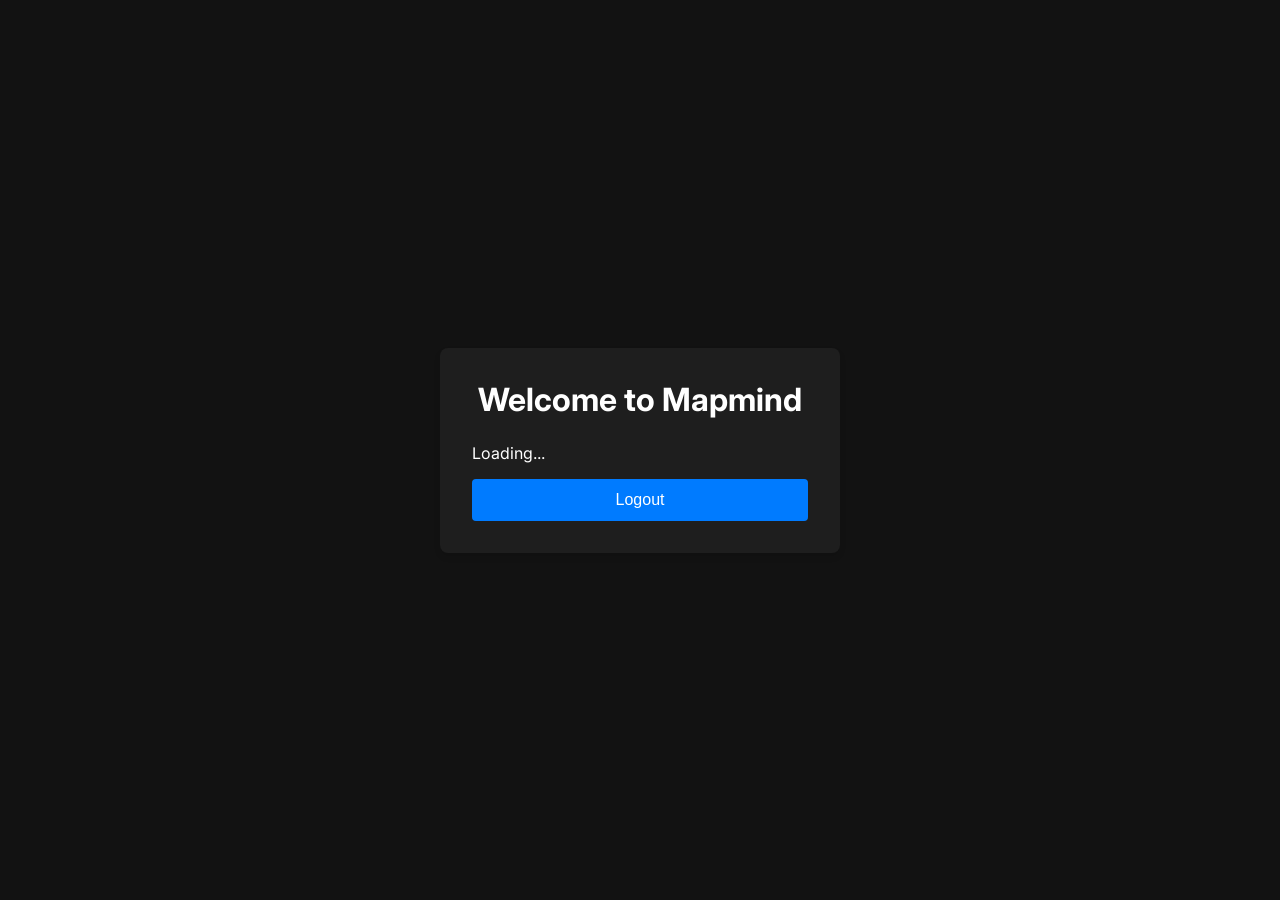
==== frontend/dashboard.html @ 45593e54 "Initial commit: FastAPI backend and HTML frontend" ====
<!DOCTYPE html>
<html lang="en">
<head>
    <meta charset="UTF-8">
    <meta name="viewport" content="width=device-width, initial-scale=1.0">
    <title>Mapmind - Dashboard</title>
    <link rel="stylesheet" href="styles.css">
</head>
<body>
    <div class="card">
        <h1>Welcome to Mapmind</h1>
        <p id="user-info">Loading...</p>
        <button onclick="logout()">Logout</button>
    </div>
    <script src="auth.js"></script>
    <script>
        const API_BASE = 'http://localhost:8000';

        // Check if user is authenticated on page load
        checkAuth();

        // Fetch and display user info
        async function loadUserInfo() {
            const token = getToken();
            try {
                const response = await fetch(`${API_BASE}/me`, {
                    headers: {
                        'Authorization': `Bearer ${token}`
                    }
                });
                if (response.ok) {
                    const user = await response.json();
                    document.getElementById('user-info').textContent = `Hello, ${user.username}!`;
                } else {
                    logout();
                }
            } catch (error) {
                logout();
            }
        }

        loadUserInfo();
    </script>
</body>
</html>
---- frontend/styles.css ----
@import url('https://fonts.googleapis.com/css2?family=Inter:wght@400;500;600&display=swap');

* {
    margin: 0;
    padding: 0;
    box-sizing: border-box;
}

body {
    font-family: 'Inter', sans-serif;
    background-color: #121212;
    color: #ffffff;
    display: flex;
    justify-content: center;
    align-items: center;
    min-height: 100vh;
}

.card {
    background-color: #1e1e1e;
    padding: 2rem;
    border-radius: 8px;
    box-shadow: 0 4px 6px rgba(0, 0, 0, 0.1);
    width: 100%;
    max-width: 400px;
}

h1 {
    text-align: center;
    margin-bottom: 1.5rem;
    color: #ffffff;
}

.form-group {
    margin-bottom: 1rem;
}

label {
    display: block;
    margin-bottom: 0.5rem;
    color: #cccccc;
}

input {
    width: 100%;
    padding: 0.75rem;
    border: 1px solid #333;
    border-radius: 4px;
    background-color: #2a2a2a;
    color: #ffffff;
    font-size: 1rem;
}

input:focus {
    outline: none;
    border-color: #007bff;
}

button {
    width: 100%;
    padding: 0.75rem;
    background-color: #007bff;
    color: #ffffff;
    border: none;
    border-radius: 4px;
    font-size: 1rem;
    cursor: pointer;
    margin-top: 1rem;
}

button:hover {
    background-color: #0056b3;
}

.error {
    color: #ff6b6b;
    margin-top: 0.5rem;
    font-size: 0.9rem;
}

.link {
    text-align: center;
    margin-top: 1rem;
}

.link a {
    color: #007bff;
    text-decoration: none;
}

.link a:hover {
    text-decoration: underline;
}
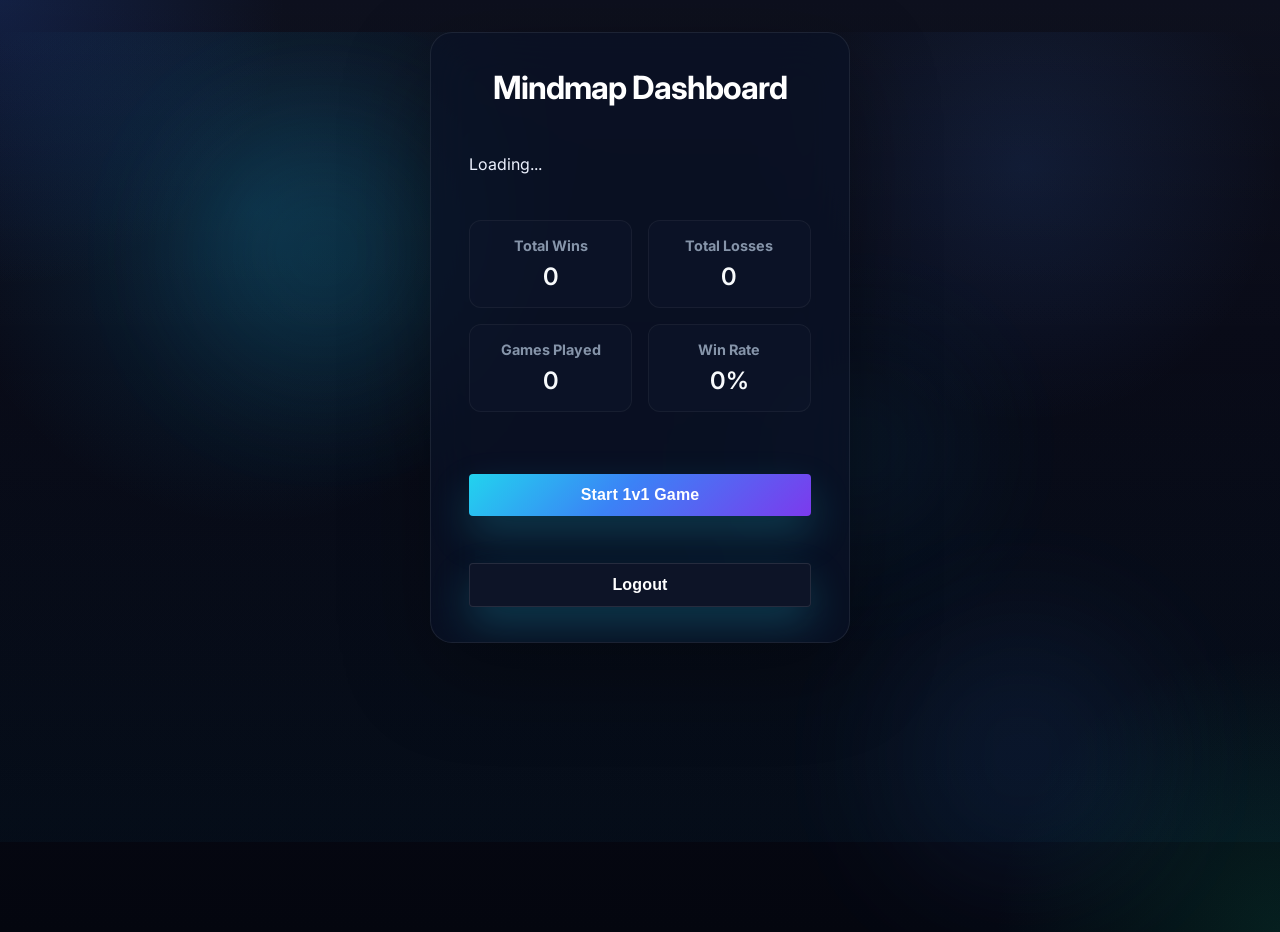
==== commit fada2c07: "Add Mindmap Phase 1: Dashboard, 1v1 Game System, Auto-response Engine, Range Tracking, Smart UI" ====
--- a/frontend/dashboard.html
+++ b/frontend/dashboard.html
@@ -3,23 +3,47 @@
 <head>
     <meta charset="UTF-8">
     <meta name="viewport" content="width=device-width, initial-scale=1.0">
-    <title>Mapmind - Dashboard</title>
+    <title>Mindmap - Dashboard</title>
     <link rel="stylesheet" href="styles.css">
 </head>
 <body>
-    <div class="card">
-        <h1>Welcome to Mapmind</h1>
-        <p id="user-info">Loading...</p>
-        <button onclick="logout()">Logout</button>
+    <div class="background">
+        <div class="blob blob1"></div>
+        <div class="blob blob2"></div>
+        <div class="blob blob3"></div>
+    </div>
+    <div class="glass-card dashboard-card">
+        <h1>Mindmap Dashboard</h1>
+        <div id="user-info">Loading...</div>
+        <div class="stats">
+            <div class="stat">
+                <h3>Total Wins</h3>
+                <p id="wins">0</p>
+            </div>
+            <div class="stat">
+                <h3>Total Losses</h3>
+                <p id="losses">0</p>
+            </div>
+            <div class="stat">
+                <h3>Games Played</h3>
+                <p id="games-played">0</p>
+            </div>
+            <div class="stat">
+                <h3>Win Rate</h3>
+                <p id="win-rate">0%</p>
+            </div>
+        </div>
+        <button class="btn-primary" onclick="startGame()">Start 1v1 Game</button>
+        <button class="btn-secondary" onclick="logout()">Logout</button>
     </div>
     <script src="auth.js"></script>
     <script>
-        const API_BASE = 'http://localhost:8000';
+        const API_BASE = 'https://mindmap-backend-gys8.onrender.com';
 
         // Check if user is authenticated on page load
         checkAuth();
 
-        // Fetch and display user info
+        // Fetch and display user info and stats
         async function loadUserInfo() {
             const token = getToken();
             try {
@@ -31,6 +55,10 @@
                 if (response.ok) {
                     const user = await response.json();
                     document.getElementById('user-info').textContent = `Hello, ${user.username}!`;
+                    document.getElementById('wins').textContent = user.wins;
+                    document.getElementById('losses').textContent = user.losses;
+                    document.getElementById('games-played').textContent = user.games_played;
+                    document.getElementById('win-rate').textContent = `${user.win_rate}%`;
                 } else {
                     logout();
                 }
@@ -39,6 +67,10 @@
             }
         }
 
+        function startGame() {
+            window.location.href = 'game.html';
+        }
+
         loadUserInfo();
     </script>
 </body>
--- a/frontend/styles.css
+++ b/frontend/styles.css
@@ -8,21 +8,300 @@
 
 body {
     font-family: 'Inter', sans-serif;
-    background-color: #121212;
-    color: #ffffff;
+    min-height: 100vh;
+    margin: 0;
+    color: #edf2ff;
+    background: radial-gradient(circle at top left, rgba(37, 99, 235, 0.18), transparent 18%),
+                radial-gradient(circle at bottom right, rgba(16, 185, 129, 0.14), transparent 18%),
+                linear-gradient(180deg, #050816 0%, #090b18 35%, #04060f 100%);
+    overflow-x: hidden;
+    opacity: 0;
+    transform: scale(0.998);
+    transition: opacity 0.9s ease, transform 0.9s ease;
+}
+
+body.page-ready {
+    opacity: 1;
+    transform: scale(1);
+}
+
+body::before,
+body::after {
+    content: '';
+    position: fixed;
+    inset: 0;
+    z-index: -1;
+    pointer-events: none;
+}
+
+body::before {
+    background: radial-gradient(circle at 20% 20%, rgba(14, 165, 233, 0.16), transparent 25%),
+                radial-gradient(circle at 80% 15%, rgba(59, 130, 246, 0.12), transparent 20%);
+}
+
+body::after {
+    background: linear-gradient(180deg, rgba(255, 255, 255, 0.04), transparent 45%, rgba(14, 165, 233, 0.04));
+    transform: translateY(-10%);
+    animation: slowShift 12s ease-in-out infinite alternate;
+}
+
+@keyframes slowShift {
+    from { transform: translateY(-8%); }
+    to { transform: translateY(8%); }
+}
+
+.auth-page {
+    position: relative;
+    min-height: 100vh;
     display: flex;
+    align-items: center;
     justify-content: center;
-    align-items: center;
-    min-height: 100vh;
-}
-
-.card {
-    background-color: #1e1e1e;
-    padding: 2rem;
-    border-radius: 8px;
-    box-shadow: 0 4px 6px rgba(0, 0, 0, 0.1);
+    padding: 2rem 1rem;
+}
+
+.background {
+    position: absolute;
+    inset: 0;
+    overflow: hidden;
+}
+
+.blob {
+    position: absolute;
+    border-radius: 50%;
+    filter: blur(70px);
+    opacity: 0.75;
+    animation: floatBlob 18s ease-in-out infinite;
+}
+
+.blob1 {
+    width: 260px;
+    height: 260px;
+    background: rgba(34, 211, 238, 0.16);
+    top: 10%;
+    left: 15%;
+}
+
+.blob2 {
+    width: 260px;
+    height: 260px;
+    background: rgba(59, 130, 246, 0.13);
+    bottom: 5%;
+    right: 10%;
+    animation-delay: 4s;
+}
+
+.blob3 {
+    width: 200px;
+    height: 200px;
+    background: rgba(14, 165, 233, 0.12);
+    top: 35%;
+    right: 25%;
+    animation-delay: 8s;
+}
+
+.bg-blob {
+    position: absolute;
+    border-radius: 50%;
+    filter: blur(70px);
+    opacity: 0.75;
+    animation: floatBlob 18s ease-in-out infinite;
+}
+
+.blob-1 {
+    width: 260px;
+    height: 260px;
+    background: rgba(34, 211, 238, 0.16);
+    top: 10%;
+    left: 15%;
+}
+
+.blob-2 {
+    width: 260px;
+    height: 260px;
+    background: rgba(59, 130, 246, 0.13);
+    bottom: 5%;
+    right: 10%;
+    animation-delay: 4s;
+}
+
+.blob-3 {
+    width: 200px;
+    height: 200px;
+    background: rgba(14, 165, 233, 0.12);
+    top: 35%;
+    right: 25%;
+    animation-delay: 8s;
+}
+
+@keyframes floatBlob {
+    0%, 100% { transform: translateY(0) scale(1); }
+    50% { transform: translateY(-22px) scale(1.08); }
+}
+
+.glass-card {
+    position: relative;
+    width: min(420px, 100%);
+    padding: 2.2rem 2.4rem;
+    border-radius: 22px;
+    background: rgba(10, 18, 38, 0.75);
+    border: 1px solid rgba(255, 255, 255, 0.08);
+    box-shadow: 0 30px 90px rgba(0, 0, 0, 0.32);
+    backdrop-filter: blur(24px);
+    display: flex;
+    flex-direction: column;
+    gap: 1.4rem;
+    overflow: hidden;
+    animation: cardEntrance 0.7s ease-out forwards;
+}
+
+@keyframes cardEntrance {
+    from { opacity: 0; transform: translateY(24px) scale(0.98); }
+    to { opacity: 1; transform: translateY(0) scale(1); }
+}
+
+.card-header {
+    display: flex;
+    flex-direction: column;
+    gap: 0.35rem;
+}
+
+.eyebrow {
+    margin: 0;
+    font-size: 0.9rem;
+    letter-spacing: 0.2em;
+    text-transform: uppercase;
+    color: rgba(148, 163, 184, 0.9);
+}
+
+h1 {
+    margin: 0;
+    font-size: clamp(2rem, 2.5vw, 2.6rem);
+    letter-spacing: -0.03em;
+    font-weight: 700;
+    color: #f8fafc;
+}
+
+.form-group {
+    margin-bottom: 1rem;
+}
+
+label {
+    display: block;
+    margin-bottom: 0.6rem;
+    color: rgba(226, 232, 240, 0.75);
+    font-size: 0.95rem;
+}
+
+input {
     width: 100%;
-    max-width: 400px;
+    padding: 1rem 1rem;
+    border: 1px solid rgba(148, 163, 184, 0.12);
+    border-radius: 16px;
+    background: rgba(15, 23, 42, 0.88);
+    color: #f8fafc;
+    font-size: 1rem;
+    transition: transform 0.25s ease, border-color 0.25s ease, box-shadow 0.25s ease, background 0.25s ease;
+    outline: none;
+    box-shadow: inset 0 0 0 1px rgba(255, 255, 255, 0.04);
+}
+
+input::placeholder {
+    color: rgba(148, 163, 184, 0.55);
+    transition: opacity 0.25s ease;
+}
+
+input:focus {
+    border-color: rgba(56, 189, 248, 0.85);
+    box-shadow: 0 0 0 0.45rem rgba(56, 189, 248, 0.12);
+    background: rgba(15, 23, 42, 0.98);
+    transform: translateY(-1px);
+}
+
+button {
+    width: 100%;
+    padding: 1rem 1.1rem;
+    border: none;
+    border-radius: 16px;
+    color: #f8fafc;
+    font-weight: 700;
+    font-size: 1rem;
+    letter-spacing: 0.01em;
+    cursor: pointer;
+    background: linear-gradient(135deg, #22d3ee 0%, #3b82f6 45%, #7c3aed 100%);
+    box-shadow: 0 18px 40px rgba(34, 211, 238, 0.22);
+    transition: transform 0.25s ease, box-shadow 0.25s ease, opacity 0.25s ease;
+}
+
+button:hover {
+    transform: translateY(-2px);
+    box-shadow: 0 22px 42px rgba(34, 211, 238, 0.3);
+}
+
+button:active {
+    transform: translateY(1px);
+}
+
+.error,
+.success {
+    border-radius: 14px;
+    padding: 0.95rem 1rem;
+    font-size: 0.95rem;
+    line-height: 1.35;
+    box-shadow: inset 0 0 0 1px rgba(255, 255, 255, 0.05);
+}
+
+.error {
+    background: rgba(248, 113, 113, 0.16);
+    color: #fed7d7;
+}
+
+.success {
+    background: rgba(56, 189, 248, 0.16);
+    color: #dbeafe;
+}
+
+.link {
+    text-align: center;
+}
+
+.link a {
+    color: rgba(56, 189, 248, 0.95);
+    text-decoration: none;
+    transition: color 0.25s ease, transform 0.25s ease;
+}
+
+.link a:hover {
+    color: #7dd3fc;
+    transform: translateY(-1px);
+}
+
+.shake {
+    animation: shake 0.35s ease;
+}
+
+.success-glow {
+    box-shadow: 0 0 0 1px rgba(34, 211, 238, 0.18), 0 30px 60px rgba(34, 211, 238, 0.18);
+}
+
+@keyframes shake {
+    0%, 100% { transform: translateX(0); }
+    20%, 60% { transform: translateX(-8px); }
+    40%, 80% { transform: translateX(8px); }
+}
+
+@media (max-width: 520px) {
+    .glass-card {
+        padding: 1.8rem 1.6rem;
+        border-radius: 20px;
+    }
+
+    button {
+        padding: 0.95rem 1rem;
+    }
+
+    .bg-blob {
+        display: none;
+    }
 }
 
 h1 {
@@ -78,6 +357,12 @@
     font-size: 0.9rem;
 }
 
+.success {
+    color: #4ade80;
+    margin-top: 0.5rem;
+    font-size: 0.95rem;
+}
+
 .link {
     text-align: center;
     margin-top: 1rem;
@@ -90,4 +375,151 @@
 
 .link a:hover {
     text-decoration: underline;
+}
+
+/* Dashboard Styles */
+.dashboard-card {
+    max-width: 600px;
+    margin: 2rem auto;
+}
+
+.stats {
+    display: grid;
+    grid-template-columns: repeat(auto-fit, minmax(120px, 1fr));
+    gap: 1rem;
+    margin: 1.5rem 0;
+}
+
+.stat {
+    text-align: center;
+    padding: 1rem;
+    background: rgba(15, 23, 42, 0.5);
+    border-radius: 12px;
+    border: 1px solid rgba(255, 255, 255, 0.05);
+}
+
+.stat h3 {
+    font-size: 0.9rem;
+    color: rgba(148, 163, 184, 0.9);
+    margin-bottom: 0.5rem;
+}
+
+.stat p {
+    font-size: 1.5rem;
+    font-weight: 600;
+    color: #f8fafc;
+}
+
+.btn-primary {
+    background: linear-gradient(135deg, #22d3ee 0%, #3b82f6 45%, #7c3aed 100%);
+    margin-bottom: 0.5rem;
+}
+
+.btn-secondary {
+    background: rgba(15, 23, 42, 0.8);
+    border: 1px solid rgba(255, 255, 255, 0.1);
+}
+
+/* Game Styles */
+.game-container {
+    max-width: 800px;
+    margin: 2rem auto;
+    padding: 0 1rem;
+}
+
+.game-setup, .game-ui {
+    margin-bottom: 2rem;
+}
+
+.range-input {
+    display: flex;
+    gap: 1rem;
+    align-items: center;
+    margin-bottom: 1rem;
+}
+
+.range-input label {
+    font-size: 0.9rem;
+    color: rgba(148, 163, 184, 0.9);
+}
+
+.range-input input {
+    width: 80px;
+    padding: 0.5rem;
+}
+
+.number-input {
+    margin-bottom: 1rem;
+}
+
+.chat-messages {
+    max-height: 300px;
+    overflow-y: auto;
+    background: rgba(15, 23, 42, 0.5);
+    border-radius: 12px;
+    padding: 1rem;
+    margin-bottom: 1rem;
+    border: 1px solid rgba(255, 255, 255, 0.05);
+}
+
+.message {
+    margin-bottom: 0.5rem;
+    padding: 0.5rem;
+    border-radius: 8px;
+    background: rgba(34, 211, 238, 0.1);
+    color: #dbeafe;
+}
+
+.message.system {
+    background: rgba(56, 189, 248, 0.1);
+}
+
+.guess-input {
+    display: flex;
+    gap: 0.5rem;
+    margin-bottom: 1rem;
+}
+
+.guess-input input {
+    flex: 1;
+}
+
+.suggestions {
+    margin-bottom: 1rem;
+}
+
+#suggestion-buttons {
+    display: flex;
+    flex-wrap: wrap;
+    gap: 0.5rem;
+    margin-top: 0.5rem;
+}
+
+.suggestion-btn {
+    padding: 0.5rem 0.75rem;
+    background: rgba(34, 211, 238, 0.2);
+    border: 1px solid rgba(34, 211, 238, 0.3);
+    border-radius: 8px;
+    color: #dbeafe;
+    cursor: pointer;
+    transition: background 0.25s ease;
+}
+
+.suggestion-btn:hover {
+    background: rgba(34, 211, 238, 0.3);
+}
+
+.helper {
+    margin-bottom: 1rem;
+    text-align: center;
+    color: rgba(148, 163, 184, 0.9);
+}
+
+.range-display {
+    text-align: center;
+    margin-bottom: 1rem;
+}
+
+.range-display h3 {
+    color: #f8fafc;
 }
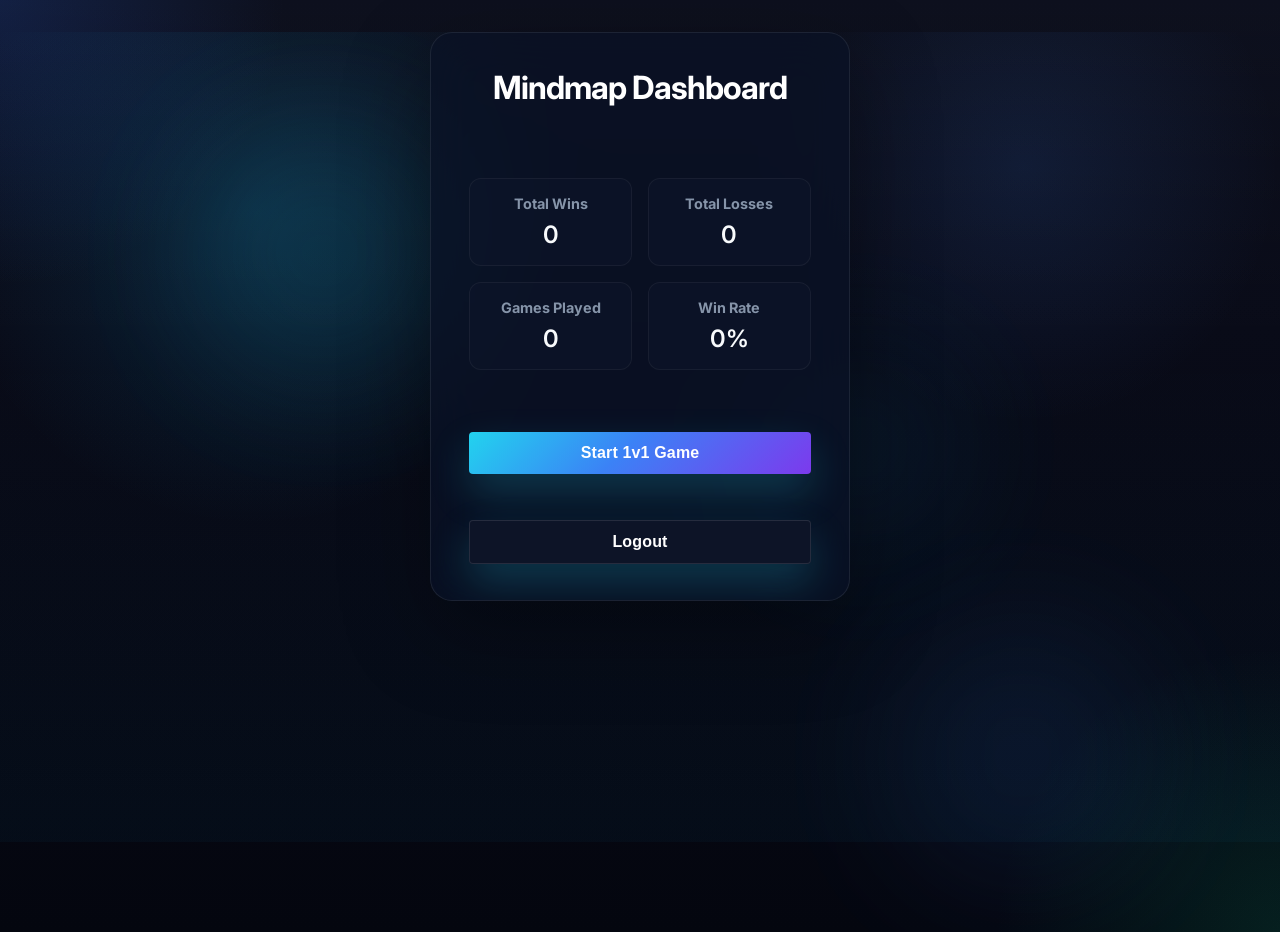
==== commit 705a048b: "Save current backend/frontend fixes" ====
--- a/frontend/dashboard.html
+++ b/frontend/dashboard.html
@@ -14,7 +14,6 @@
     </div>
     <div class="glass-card dashboard-card">
         <h1>Mindmap Dashboard</h1>
-        <div id="user-info">Loading...</div>
         <div class="stats">
             <div class="stat">
                 <h3>Total Wins</h3>
--- a/frontend/styles.css
+++ b/frontend/styles.css
@@ -18,6 +18,7 @@
     opacity: 0;
     transform: scale(0.998);
     transition: opacity 0.9s ease, transform 0.9s ease;
+    font-size: 16px;
 }
 
 body.page-ready {
@@ -91,40 +92,6 @@
 }
 
 .blob3 {
-    width: 200px;
-    height: 200px;
-    background: rgba(14, 165, 233, 0.12);
-    top: 35%;
-    right: 25%;
-    animation-delay: 8s;
-}
-
-.bg-blob {
-    position: absolute;
-    border-radius: 50%;
-    filter: blur(70px);
-    opacity: 0.75;
-    animation: floatBlob 18s ease-in-out infinite;
-}
-
-.blob-1 {
-    width: 260px;
-    height: 260px;
-    background: rgba(34, 211, 238, 0.16);
-    top: 10%;
-    left: 15%;
-}
-
-.blob-2 {
-    width: 260px;
-    height: 260px;
-    background: rgba(59, 130, 246, 0.13);
-    bottom: 5%;
-    right: 10%;
-    animation-delay: 4s;
-}
-
-.blob-3 {
     width: 200px;
     height: 200px;
     background: rgba(14, 165, 233, 0.12);
@@ -175,10 +142,11 @@
 
 h1 {
     margin: 0;
-    font-size: clamp(2rem, 2.5vw, 2.6rem);
+    font-size: clamp(2rem, 5vw, 2.6rem);
     letter-spacing: -0.03em;
     font-weight: 700;
     color: #f8fafc;
+    text-align: center;
 }
 
 .form-group {
@@ -289,6 +257,942 @@
     40%, 80% { transform: translateX(8px); }
 }
 
+/* Dashboard Styles */
+.dashboard-card {
+    max-width: 600px;
+    margin: 2rem auto;
+    padding: 2rem;
+}
+
+.stats {
+    display: grid;
+    grid-template-columns: repeat(auto-fit, minmax(120px, 1fr));
+    gap: 1rem;
+    margin: 1.5rem 0;
+}
+
+.stat {
+    text-align: center;
+    padding: 1rem;
+    background: rgba(15, 23, 42, 0.5);
+    border-radius: 12px;
+    border: 1px solid rgba(255, 255, 255, 0.05);
+}
+
+.stat h3 {
+    font-size: 0.9rem;
+    color: rgba(148, 163, 184, 0.9);
+    margin-bottom: 0.5rem;
+}
+
+.stat p {
+    font-size: 1.5rem;
+    font-weight: 600;
+    color: #f8fafc;
+}
+
+.btn-primary {
+    background: linear-gradient(135deg, #22d3ee 0%, #3b82f6 45%, #7c3aed 100%);
+    margin-bottom: 0.5rem;
+}
+
+.btn-secondary {
+    background: rgba(15, 23, 42, 0.8);
+    border: 1px solid rgba(255, 255, 255, 0.1);
+}
+
+/* Game Styles */
+.game-container {
+    max-width: 800px;
+    margin: 2rem auto;
+    padding: 0 1rem;
+}
+
+.game-setup, .game-ui {
+    margin-bottom: 2rem;
+}
+
+.range-input {
+    display: flex;
+    gap: 1rem;
+    align-items: center;
+    margin-bottom: 1rem;
+    flex-wrap: wrap;
+}
+
+.range-input label {
+    font-size: 0.9rem;
+    color: rgba(148, 163, 184, 0.9);
+    white-space: nowrap;
+}
+
+.range-input input {
+    width: 80px;
+    padding: 0.5rem;
+    flex-shrink: 0;
+}
+
+.number-input {
+    margin-bottom: 1rem;
+}
+
+.chat-messages {
+    max-height: 300px;
+    overflow-y: auto;
+    background: rgba(15, 23, 42, 0.5);
+    border-radius: 12px;
+    padding: 1rem;
+    margin-bottom: 1rem;
+    border: 1px solid rgba(255, 255, 255, 0.05);
+}
+
+.message {
+    margin-bottom: 0.5rem;
+    padding: 0.5rem;
+    border-radius: 8px;
+    background: rgba(34, 211, 238, 0.1);
+    color: #dbeafe;
+    word-wrap: break-word;
+}
+
+.message.system {
+    background: rgba(56, 189, 248, 0.1);
+}
+
+.guess-input {
+    display: flex;
+    gap: 0.5rem;
+    margin-bottom: 1rem;
+    flex-wrap: wrap;
+}
+
+.guess-input input {
+    flex: 1;
+    min-width: 120px;
+}
+
+.guess-input button {
+    flex-shrink: 0;
+    min-width: 80px;
+}
+
+.suggestions {
+    margin-bottom: 1rem;
+}
+
+#suggestion-buttons {
+    display: flex;
+    flex-wrap: wrap;
+    gap: 0.5rem;
+    margin-top: 0.5rem;
+}
+
+.suggestion-btn {
+    padding: 0.5rem 0.75rem;
+    background: rgba(34, 211, 238, 0.2);
+    border: 1px solid rgba(34, 211, 238, 0.3);
+    border-radius: 8px;
+    color: #dbeafe;
+    cursor: pointer;
+    transition: background 0.25s ease;
+    font-size: 0.9rem;
+    white-space: nowrap;
+}
+
+.suggestion-btn:hover {
+    background: rgba(34, 211, 238, 0.3);
+}
+
+.helper {
+    margin-bottom: 1rem;
+    text-align: center;
+    color: rgba(148, 163, 184, 0.9);
+    font-size: 0.9rem;
+}
+
+.range-display {
+    text-align: center;
+    margin-bottom: 1rem;
+}
+
+.range-display h3 {
+    color: #f8fafc;
+    font-size: 1.1rem;
+}
+
+/* Responsive Design */
+
+/* Large Desktop (1440px+) */
+@media (min-width: 1440px) {
+    .dashboard-card {
+        max-width: 700px;
+    }
+
+    .game-container {
+        max-width: 900px;
+    }
+
+    .stats {
+        grid-template-columns: repeat(4, 1fr);
+    }
+}
+
+/* Desktop (1024px - 1439px) */
+@media (min-width: 1024px) and (max-width: 1439px) {
+    .dashboard-card {
+        max-width: 650px;
+    }
+
+    .game-container {
+        max-width: 850px;
+    }
+
+    .stats {
+        grid-template-columns: repeat(auto-fit, minmax(130px, 1fr));
+    }
+}
+
+/* Tablet Landscape (768px - 1023px) */
+@media (min-width: 768px) and (max-width: 1023px) {
+    body {
+        font-size: 15px;
+    }
+
+    .auth-page {
+        padding: 1.5rem 1rem;
+    }
+
+    .glass-card {
+        width: min(380px, 100%);
+        padding: 2rem 2rem;
+    }
+
+    .dashboard-card {
+        max-width: 600px;
+        margin: 1.5rem auto;
+        padding: 1.5rem;
+    }
+
+    .stats {
+        grid-template-columns: repeat(2, 1fr);
+        gap: 0.8rem;
+    }
+
+    .stat {
+        padding: 0.8rem;
+    }
+
+    .stat p {
+        font-size: 1.3rem;
+    }
+
+    .game-container {
+        max-width: 700px;
+        margin: 1.5rem auto;
+        padding: 0 0.8rem;
+    }
+
+    .chat-messages {
+        max-height: 250px;
+    }
+
+    .range-input {
+        gap: 0.8rem;
+    }
+
+    .range-input input {
+        width: 70px;
+    }
+}
+
+/* Tablet Portrait (600px - 767px) */
+@media (min-width: 600px) and (max-width: 767px) {
+    body {
+        font-size: 14px;
+    }
+
+    .auth-page {
+        padding: 1rem 0.8rem;
+    }
+
+    .glass-card {
+        width: min(340px, 100%);
+        padding: 1.8rem 1.6rem;
+        border-radius: 18px;
+    }
+
+    .dashboard-card {
+        max-width: 500px;
+        margin: 1rem auto;
+        padding: 1.2rem;
+    }
+
+    .stats {
+        grid-template-columns: repeat(2, 1fr);
+        gap: 0.6rem;
+        margin: 1rem 0;
+    }
+
+    .stat {
+        padding: 0.6rem;
+    }
+
+    .stat h3 {
+        font-size: 0.8rem;
+    }
+
+    .stat p {
+        font-size: 1.1rem;
+    }
+
+    .game-container {
+        max-width: 600px;
+        margin: 1rem auto;
+        padding: 0 0.6rem;
+    }
+
+    .chat-messages {
+        max-height: 200px;
+        padding: 0.8rem;
+    }
+
+    .message {
+        padding: 0.4rem;
+        font-size: 0.9rem;
+    }
+
+    .range-input {
+        flex-direction: column;
+        align-items: flex-start;
+        gap: 0.5rem;
+    }
+
+    .range-input input {
+        width: 100px;
+    }
+
+    .guess-input {
+        flex-direction: column;
+        gap: 0.5rem;
+    }
+
+    .guess-input button {
+        width: 100%;
+    }
+
+    #suggestion-buttons {
+        justify-content: center;
+    }
+
+    .suggestion-btn {
+        padding: 0.4rem 0.6rem;
+        font-size: 0.8rem;
+    }
+}
+
+/* Mobile Landscape (480px - 599px) */
+@media (min-width: 480px) and (max-width: 599px) {
+    body {
+        font-size: 13px;
+    }
+
+    .auth-page {
+        padding: 0.8rem 0.6rem;
+    }
+
+    .glass-card {
+        width: min(320px, 100%);
+        padding: 1.5rem 1.2rem;
+        border-radius: 16px;
+    }
+
+    .dashboard-card {
+        max-width: 450px;
+        margin: 0.8rem auto;
+        padding: 1rem;
+    }
+
+    .stats {
+        grid-template-columns: repeat(2, 1fr);
+        gap: 0.5rem;
+        margin: 0.8rem 0;
+    }
+
+    .stat {
+        padding: 0.5rem;
+    }
+
+    .stat h3 {
+        font-size: 0.75rem;
+    }
+
+    .stat p {
+        font-size: 1rem;
+    }
+
+    .game-container {
+        max-width: 500px;
+        margin: 0.8rem auto;
+        padding: 0 0.5rem;
+    }
+
+    .chat-messages {
+        max-height: 180px;
+        padding: 0.6rem;
+    }
+
+    .message {
+        padding: 0.3rem;
+        font-size: 0.85rem;
+    }
+
+    .range-input {
+        flex-direction: column;
+        align-items: flex-start;
+        gap: 0.4rem;
+    }
+
+    .range-input input {
+        width: 90px;
+    }
+
+    .guess-input {
+        flex-direction: column;
+        gap: 0.4rem;
+    }
+
+    .guess-input button {
+        width: 100%;
+    }
+
+    .suggestion-btn {
+        padding: 0.3rem 0.5rem;
+        font-size: 0.75rem;
+    }
+}
+
+/* Mobile Portrait (320px - 479px) */
+@media (max-width: 479px) {
+    body {
+        font-size: 12px;
+    }
+
+    .auth-page {
+        padding: 0.6rem 0.5rem;
+    }
+
+    .glass-card {
+        width: min(300px, 100%);
+        padding: 1.2rem 1rem;
+        border-radius: 14px;
+    }
+
+    .dashboard-card {
+        max-width: 95%;
+        margin: 0.5rem auto;
+        padding: 0.8rem;
+        border-radius: 16px;
+    }
+
+    .stats {
+        grid-template-columns: 1fr;
+        gap: 0.4rem;
+        margin: 0.6rem 0;
+    }
+
+    .stat {
+        padding: 0.4rem;
+        border-radius: 8px;
+    }
+
+    .stat h3 {
+        font-size: 0.7rem;
+        margin-bottom: 0.3rem;
+    }
+
+    .stat p {
+        font-size: 0.9rem;
+    }
+
+    .game-container {
+        max-width: 95%;
+        margin: 0.5rem auto;
+        padding: 0 0.3rem;
+    }
+
+    .game-setup, .game-ui {
+        margin-bottom: 1rem;
+    }
+
+    .chat-messages {
+        max-height: 150px;
+        padding: 0.5rem;
+        border-radius: 8px;
+    }
+
+    .message {
+        padding: 0.25rem;
+        font-size: 0.8rem;
+        border-radius: 6px;
+        margin-bottom: 0.3rem;
+    }
+
+    .range-input {
+        flex-direction: column;
+        align-items: flex-start;
+        gap: 0.3rem;
+        margin-bottom: 0.8rem;
+    }
+
+    .range-input label {
+        font-size: 0.8rem;
+    }
+
+    .range-input input {
+        width: 80px;
+        padding: 0.4rem;
+    }
+
+    .number-input {
+        margin-bottom: 0.8rem;
+    }
+
+    .guess-input {
+        flex-direction: column;
+        gap: 0.3rem;
+        margin-bottom: 0.8rem;
+    }
+
+    .guess-input input {
+        padding: 0.6rem;
+    }
+
+    .guess-input button {
+        width: 100%;
+        padding: 0.7rem;
+    }
+
+    .suggestions {
+        margin-bottom: 0.8rem;
+    }
+
+    #suggestion-buttons {
+        gap: 0.3rem;
+        justify-content: center;
+    }
+
+    .suggestion-btn {
+        padding: 0.25rem 0.4rem;
+        font-size: 0.7rem;
+        border-radius: 6px;
+    }
+
+    .helper {
+        margin-bottom: 0.8rem;
+        font-size: 0.8rem;
+    }
+
+    .range-display {
+        margin-bottom: 0.8rem;
+    }
+
+    .range-display h3 {
+        font-size: 1rem;
+    }
+
+    /* Reduce blob sizes on mobile for performance */
+    .blob1, .blob2, .blob3 {
+        width: 150px;
+        height: 150px;
+        filter: blur(40px);
+    }
+
+    .blob3 {
+        width: 120px;
+        height: 120px;
+    }
+}
+
+/* Small Mobile (320px and below) */
+@media (max-width: 320px) {
+    body {
+        font-size: 11px;
+    }
+
+    .glass-card {
+        width: min(280px, 100%);
+        padding: 1rem 0.8rem;
+    }
+
+    .dashboard-card {
+        padding: 0.6rem;
+    }
+
+    .game-container {
+        padding: 0 0.2rem;
+    }
+
+    .chat-messages {
+        max-height: 120px;
+        padding: 0.4rem;
+    }
+
+    .message {
+        font-size: 0.75rem;
+        padding: 0.2rem;
+    }
+}
+
+/* High DPI displays */
+@media (-webkit-min-device-pixel-ratio: 2), (min-resolution: 192dpi) {
+    .glass-card {
+        border-width: 0.5px;
+    }
+
+    .stat {
+        border-width: 0.5px;
+    }
+
+    .chat-messages {
+        border-width: 0.5px;
+    }
+}
+
+/* Touch devices */
+@media (hover: none) and (pointer: coarse) {
+    button:hover {
+        transform: none;
+    }
+
+    .link a:hover {
+        transform: none;
+    }
+
+    input:focus {
+        transform: none;
+    }
+
+    .suggestion-btn:hover {
+        background: rgba(34, 211, 238, 0.2);
+    }
+}
+
+/* Reduced motion preference */
+@media (prefers-reduced-motion: reduce) {
+    body {
+        transition: none;
+    }
+
+    .glass-card {
+        animation: none;
+    }
+
+    .blob1, .blob2, .blob3 {
+        animation: none;
+    }
+
+    body::after {
+        animation: none;
+    }
+
+    input, button, .link a {
+        transition: none;
+    }
+
+    .shake {
+        animation: none;
+    }
+}@import url('https://fonts.googleapis.com/css2?family=Inter:wght@400;500;600&display=swap');
+
+* {
+    margin: 0;
+    padding: 0;
+    box-sizing: border-box;
+}
+
+body {
+    font-family: 'Inter', sans-serif;
+    min-height: 100vh;
+    margin: 0;
+    color: #edf2ff;
+    background: radial-gradient(circle at top left, rgba(37, 99, 235, 0.18), transparent 18%),
+                radial-gradient(circle at bottom right, rgba(16, 185, 129, 0.14), transparent 18%),
+                linear-gradient(180deg, #050816 0%, #090b18 35%, #04060f 100%);
+    overflow-x: hidden;
+    opacity: 0;
+    transform: scale(0.998);
+    transition: opacity 0.9s ease, transform 0.9s ease;
+}
+
+body.page-ready {
+    opacity: 1;
+    transform: scale(1);
+}
+
+body::before,
+body::after {
+    content: '';
+    position: fixed;
+    inset: 0;
+    z-index: -1;
+    pointer-events: none;
+}
+
+body::before {
+    background: radial-gradient(circle at 20% 20%, rgba(14, 165, 233, 0.16), transparent 25%),
+                radial-gradient(circle at 80% 15%, rgba(59, 130, 246, 0.12), transparent 20%);
+}
+
+body::after {
+    background: linear-gradient(180deg, rgba(255, 255, 255, 0.04), transparent 45%, rgba(14, 165, 233, 0.04));
+    transform: translateY(-10%);
+    animation: slowShift 12s ease-in-out infinite alternate;
+}
+
+@keyframes slowShift {
+    from { transform: translateY(-8%); }
+    to { transform: translateY(8%); }
+}
+
+.auth-page {
+    position: relative;
+    min-height: 100vh;
+    display: flex;
+    align-items: center;
+    justify-content: center;
+    padding: 2rem 1rem;
+}
+
+.background {
+    position: absolute;
+    inset: 0;
+    overflow: hidden;
+}
+
+.blob {
+    position: absolute;
+    border-radius: 50%;
+    filter: blur(70px);
+    opacity: 0.75;
+    animation: floatBlob 18s ease-in-out infinite;
+}
+
+.blob1 {
+    width: 260px;
+    height: 260px;
+    background: rgba(34, 211, 238, 0.16);
+    top: 10%;
+    left: 15%;
+}
+
+.blob2 {
+    width: 260px;
+    height: 260px;
+    background: rgba(59, 130, 246, 0.13);
+    bottom: 5%;
+    right: 10%;
+    animation-delay: 4s;
+}
+
+.blob3 {
+    width: 200px;
+    height: 200px;
+    background: rgba(14, 165, 233, 0.12);
+    top: 35%;
+    right: 25%;
+    animation-delay: 8s;
+}
+
+.bg-blob {
+    position: absolute;
+    border-radius: 50%;
+    filter: blur(70px);
+    opacity: 0.75;
+    animation: floatBlob 18s ease-in-out infinite;
+}
+
+.blob-1 {
+    width: 260px;
+    height: 260px;
+    background: rgba(34, 211, 238, 0.16);
+    top: 10%;
+    left: 15%;
+}
+
+.blob-2 {
+    width: 260px;
+    height: 260px;
+    background: rgba(59, 130, 246, 0.13);
+    bottom: 5%;
+    right: 10%;
+    animation-delay: 4s;
+}
+
+.blob-3 {
+    width: 200px;
+    height: 200px;
+    background: rgba(14, 165, 233, 0.12);
+    top: 35%;
+    right: 25%;
+    animation-delay: 8s;
+}
+
+@keyframes floatBlob {
+    0%, 100% { transform: translateY(0) scale(1); }
+    50% { transform: translateY(-22px) scale(1.08); }
+}
+
+.glass-card {
+    position: relative;
+    width: min(420px, 100%);
+    padding: 2.2rem 2.4rem;
+    border-radius: 22px;
+    background: rgba(10, 18, 38, 0.75);
+    border: 1px solid rgba(255, 255, 255, 0.08);
+    box-shadow: 0 30px 90px rgba(0, 0, 0, 0.32);
+    backdrop-filter: blur(24px);
+    display: flex;
+    flex-direction: column;
+    gap: 1.4rem;
+    overflow: hidden;
+    animation: cardEntrance 0.7s ease-out forwards;
+}
+
+@keyframes cardEntrance {
+    from { opacity: 0; transform: translateY(24px) scale(0.98); }
+    to { opacity: 1; transform: translateY(0) scale(1); }
+}
+
+.card-header {
+    display: flex;
+    flex-direction: column;
+    gap: 0.35rem;
+}
+
+.eyebrow {
+    margin: 0;
+    font-size: 0.9rem;
+    letter-spacing: 0.2em;
+    text-transform: uppercase;
+    color: rgba(148, 163, 184, 0.9);
+}
+
+h1 {
+    margin: 0;
+    font-size: clamp(2rem, 2.5vw, 2.6rem);
+    letter-spacing: -0.03em;
+    font-weight: 700;
+    color: #f8fafc;
+}
+
+.form-group {
+    margin-bottom: 1rem;
+}
+
+label {
+    display: block;
+    margin-bottom: 0.6rem;
+    color: rgba(226, 232, 240, 0.75);
+    font-size: 0.95rem;
+}
+
+input {
+    width: 100%;
+    padding: 1rem 1rem;
+    border: 1px solid rgba(148, 163, 184, 0.12);
+    border-radius: 16px;
+    background: rgba(15, 23, 42, 0.88);
+    color: #f8fafc;
+    font-size: 1rem;
+    transition: transform 0.25s ease, border-color 0.25s ease, box-shadow 0.25s ease, background 0.25s ease;
+    outline: none;
+    box-shadow: inset 0 0 0 1px rgba(255, 255, 255, 0.04);
+}
+
+input::placeholder {
+    color: rgba(148, 163, 184, 0.55);
+    transition: opacity 0.25s ease;
+}
+
+input:focus {
+    border-color: rgba(56, 189, 248, 0.85);
+    box-shadow: 0 0 0 0.45rem rgba(56, 189, 248, 0.12);
+    background: rgba(15, 23, 42, 0.98);
+    transform: translateY(-1px);
+}
+
+button {
+    width: 100%;
+    padding: 1rem 1.1rem;
+    border: none;
+    border-radius: 16px;
+    color: #f8fafc;
+    font-weight: 700;
+    font-size: 1rem;
+    letter-spacing: 0.01em;
+    cursor: pointer;
+    background: linear-gradient(135deg, #22d3ee 0%, #3b82f6 45%, #7c3aed 100%);
+    box-shadow: 0 18px 40px rgba(34, 211, 238, 0.22);
+    transition: transform 0.25s ease, box-shadow 0.25s ease, opacity 0.25s ease;
+}
+
+button:hover {
+    transform: translateY(-2px);
+    box-shadow: 0 22px 42px rgba(34, 211, 238, 0.3);
+}
+
+button:active {
+    transform: translateY(1px);
+}
+
+.error,
+.success {
+    border-radius: 14px;
+    padding: 0.95rem 1rem;
+    font-size: 0.95rem;
+    line-height: 1.35;
+    box-shadow: inset 0 0 0 1px rgba(255, 255, 255, 0.05);
+}
+
+.error {
+    background: rgba(248, 113, 113, 0.16);
+    color: #fed7d7;
+}
+
+.success {
+    background: rgba(56, 189, 248, 0.16);
+    color: #dbeafe;
+}
+
+.link {
+    text-align: center;
+}
+
+.link a {
+    color: rgba(56, 189, 248, 0.95);
+    text-decoration: none;
+    transition: color 0.25s ease, transform 0.25s ease;
+}
+
+.link a:hover {
+    color: #7dd3fc;
+    transform: translateY(-1px);
+}
+
+.shake {
+    animation: shake 0.35s ease;
+}
+
+.success-glow {
+    box-shadow: 0 0 0 1px rgba(34, 211, 238, 0.18), 0 30px 60px rgba(34, 211, 238, 0.18);
+}
+
+@keyframes shake {
+    0%, 100% { transform: translateX(0); }
+    20%, 60% { transform: translateX(-8px); }
+    40%, 80% { transform: translateX(8px); }
+}
+
 @media (max-width: 520px) {
     .glass-card {
         padding: 1.8rem 1.6rem;
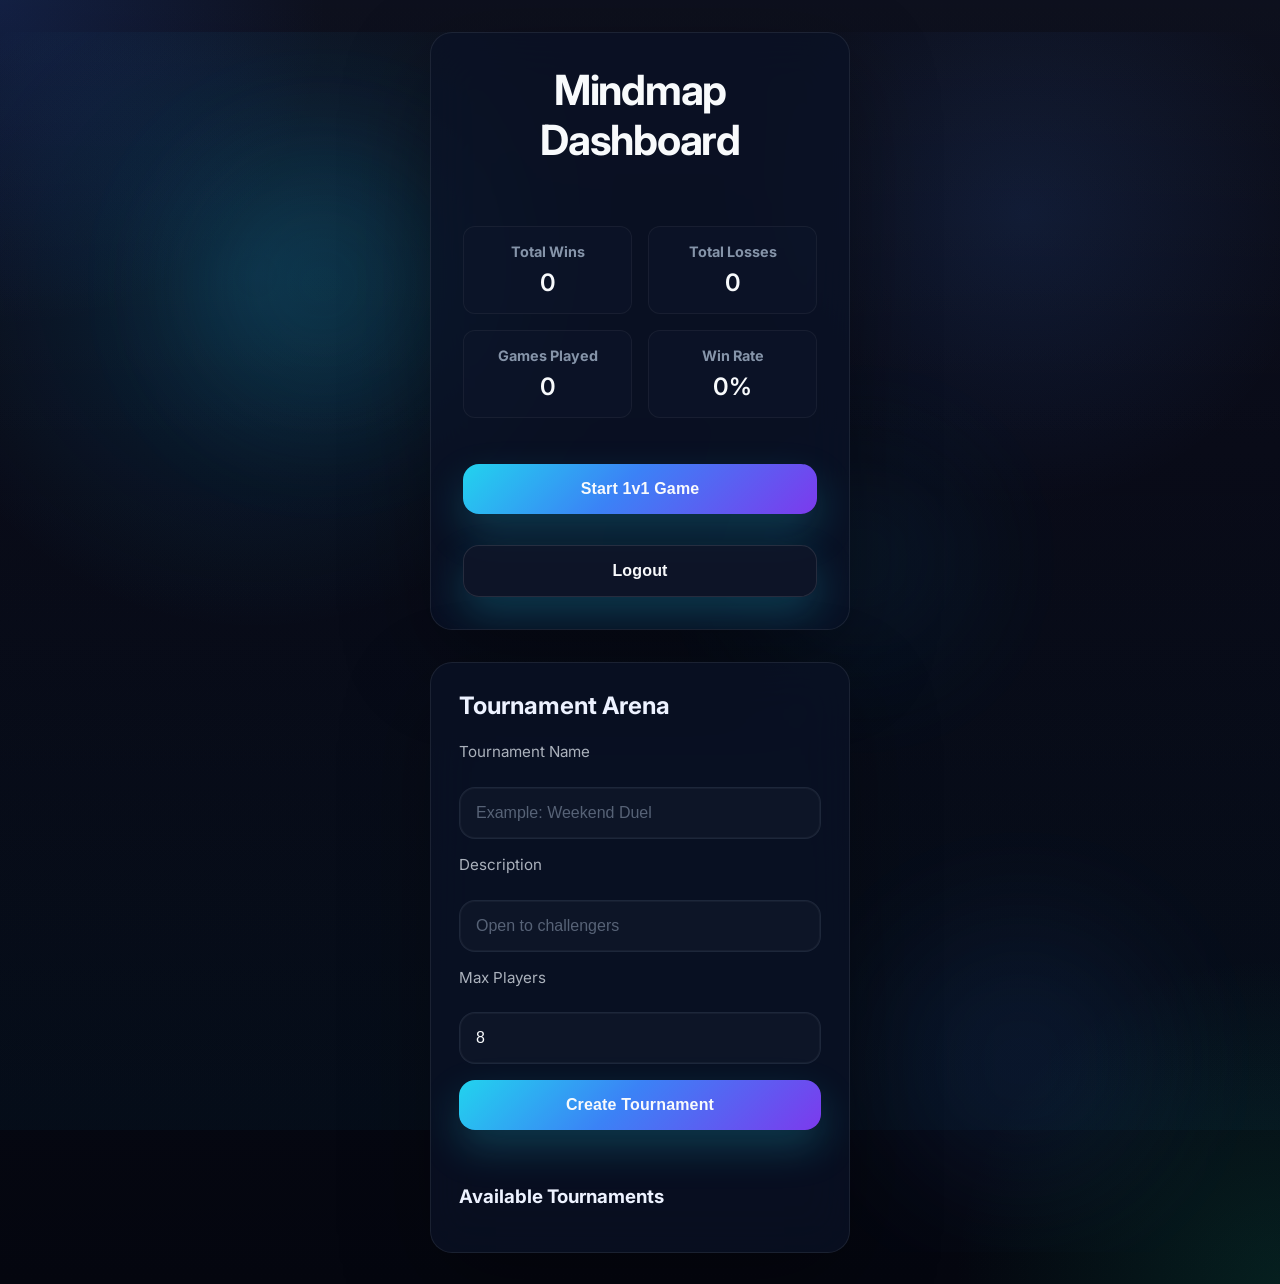
==== commit f3a98220: "Save current backend/frontend fixes" ====
--- a/frontend/dashboard.html
+++ b/frontend/dashboard.html
@@ -14,6 +14,7 @@
     </div>
     <div class="glass-card dashboard-card">
         <h1>Mindmap Dashboard</h1>
+        <p id="user-info" class="dashboard-greeting"></p>
         <div class="stats">
             <div class="stat">
                 <h3>Total Wins</h3>
@@ -34,6 +35,29 @@
         </div>
         <button class="btn-primary" onclick="startGame()">Start 1v1 Game</button>
         <button class="btn-secondary" onclick="logout()">Logout</button>
+    </div>
+    <div class="glass-card tournament-card">
+        <h2>Tournament Arena</h2>
+        <div class="tournament-form">
+            <label for="create-tournament-name">Tournament Name</label>
+            <input id="create-tournament-name" placeholder="Example: Weekend Duel" />
+            <label for="create-tournament-description">Description</label>
+            <input id="create-tournament-description" placeholder="Open to challengers" />
+            <label for="create-tournament-max-players">Max Players</label>
+            <input id="create-tournament-max-players" type="number" min="2" max="32" value="8" />
+            <button class="btn-primary" onclick="createTournament()">Create Tournament</button>
+            <div id="tournament-form-message" class="success" style="display:none;"></div>
+            <div id="tournament-form-error" class="error" style="display:none;"></div>
+        </div>
+        <div class="tournament-list">
+            <h3>Available Tournaments</h3>
+            <div id="tournaments-container" class="tournament-list-grid"></div>
+        </div>
+        <div id="tournament-details" class="tournament-details hidden">
+            <h3>Tournament Details</h3>
+            <div id="tournament-info"></div>
+            <div id="tournament-standings" class="standings-grid"></div>
+        </div>
     </div>
     <script src="auth.js"></script>
     <script>
@@ -42,7 +66,193 @@
         // Check if user is authenticated on page load
         checkAuth();
 
-        // Fetch and display user info and stats
+        function startGame() {
+            window.location.href = 'game.html';
+        }
+
+        async function loadTournaments() {
+            const token = getToken();
+            try {
+                const response = await fetch(`${API_BASE}/tournaments`, {
+                    headers: { 'Authorization': `Bearer ${token}` }
+                });
+                if (!response.ok) {
+                    document.getElementById('tournaments-container').textContent = 'Unable to load tournaments right now.';
+                    return;
+                }
+                const tournaments = await response.json();
+                renderTournamentList(tournaments);
+            } catch (error) {
+                document.getElementById('tournaments-container').textContent = 'Network error while loading tournaments.';
+            }
+        }
+
+        function renderTournamentList(tournaments) {
+            const container = document.getElementById('tournaments-container');
+            container.innerHTML = '';
+            if (!tournaments.length) {
+                container.innerHTML = '<p class="empty-state">No tournaments available yet. Create one to get started.</p>';
+                return;
+            }
+            tournaments.forEach(tournament => {
+                const card = document.createElement('div');
+                card.className = 'tournament-item';
+                card.innerHTML = `
+                    <div class="tournament-item-head">
+                        <div>
+                            <strong>${tournament.name}</strong>
+                            <p>${tournament.description || 'No description'}</p>
+                        </div>
+                        <span class="tournament-status ${tournament.status}">${tournament.status.replace('_', ' ')}</span>
+                    </div>
+                    <div class="tournament-meta">
+                        <span>Players: ${tournament.current_players}/${tournament.max_players}</span>
+                        <span>Created: ${formatDate(tournament.created_at)}</span>
+                    </div>
+                    <div class="tournament-actions">
+                        <button class="small-btn" onclick="viewTournament(${tournament.id})">View</button>
+                        <button class="small-btn" onclick="joinTournament(${tournament.id})">Join</button>
+                        <button class="small-btn" onclick="startTournament(${tournament.id})">Start</button>
+                    </div>
+                `;
+                container.appendChild(card);
+            });
+        }
+
+        async function createTournament() {
+            const token = getToken();
+            const name = document.getElementById('create-tournament-name').value.trim();
+            const description = document.getElementById('create-tournament-description').value.trim();
+            const maxPlayers = Number(document.getElementById('create-tournament-max-players').value) || 8;
+            const formError = document.getElementById('tournament-form-error');
+            const formMessage = document.getElementById('tournament-form-message');
+            formError.style.display = 'none';
+            formMessage.style.display = 'none';
+
+            if (!name) {
+                formError.textContent = 'Tournament name is required.';
+                formError.style.display = 'block';
+                return;
+            }
+
+            try {
+                const response = await fetch(`${API_BASE}/tournaments`, {
+                    method: 'POST',
+                    headers: {
+                        'Content-Type': 'application/json',
+                        'Authorization': `Bearer ${token}`
+                    },
+                    body: JSON.stringify({ name, description, max_players: maxPlayers })
+                });
+                if (!response.ok) {
+                    const error = await response.json();
+                    formError.textContent = error.detail || 'Unable to create tournament.';
+                    formError.style.display = 'block';
+                    return;
+                }
+                formMessage.textContent = 'Tournament created successfully!';
+                formMessage.style.display = 'block';
+                document.getElementById('create-tournament-name').value = '';
+                document.getElementById('create-tournament-description').value = '';
+                document.getElementById('create-tournament-max-players').value = '8';
+                loadTournaments();
+            } catch (error) {
+                formError.textContent = 'Network error while creating tournament.';
+                formError.style.display = 'block';
+            }
+        }
+
+        async function joinTournament(tournamentId) {
+            const token = getToken();
+            try {
+                const response = await fetch(`${API_BASE}/tournaments/${tournamentId}/join`, {
+                    method: 'POST',
+                    headers: { 'Authorization': `Bearer ${token}` }
+                });
+                if (!response.ok) {
+                    const error = await response.json();
+                    alert(error.detail || 'Unable to join tournament.');
+                    return;
+                }
+                alert('Joined tournament successfully!');
+                loadTournaments();
+                viewTournament(tournamentId);
+            } catch (error) {
+                alert('Network error while joining tournament.');
+            }
+        }
+
+        async function startTournament(tournamentId) {
+            const token = getToken();
+            try {
+                const response = await fetch(`${API_BASE}/tournaments/${tournamentId}/start`, {
+                    method: 'POST',
+                    headers: {
+                        'Content-Type': 'application/json',
+                        'Authorization': `Bearer ${token}`
+                    }
+                });
+                if (!response.ok) {
+                    const error = await response.json();
+                    alert(error.detail || 'Unable to start tournament.');
+                    return;
+                }
+                alert('Tournament started!');
+                loadTournaments();
+                viewTournament(tournamentId);
+            } catch (error) {
+                alert('Network error while starting tournament.');
+            }
+        }
+
+        async function viewTournament(tournamentId) {
+            const token = getToken();
+            try {
+                const response = await fetch(`${API_BASE}/tournaments/${tournamentId}`, {
+                    headers: { 'Authorization': `Bearer ${token}` }
+                });
+                if (!response.ok) {
+                    document.getElementById('tournament-info').textContent = 'Unable to load tournament details.';
+                    document.getElementById('tournament-details').classList.add('hidden');
+                    return;
+                }
+                const tournament = await response.json();
+                const info = document.getElementById('tournament-info');
+                info.innerHTML = `
+                    <p><strong>Name:</strong> ${tournament.name}</p>
+                    <p><strong>Description:</strong> ${tournament.description || 'No description'}</p>
+                    <p><strong>Status:</strong> ${tournament.status}</p>
+                    <p><strong>Players:</strong> ${tournament.current_players}/${tournament.max_players}</p>
+                    <p><strong>Started at:</strong> ${formatDate(tournament.started_at)}</p>
+                    <p><strong>Completed at:</strong> ${formatDate(tournament.completed_at)}</p>
+                `;
+
+                const standings = await fetch(`${API_BASE}/tournaments/${tournamentId}/standings`, {
+                    headers: { 'Authorization': `Bearer ${token}` }
+                });
+                const standingsData = standings.ok ? await standings.json() : [];
+                const standingsContainer = document.getElementById('tournament-standings');
+                standingsContainer.innerHTML = '';
+                standingsContainer.innerHTML = standingsData.length ? standingsData.map(entry => `
+                    <div class="standing-item">
+                        <span>${entry.username}</span>
+                        <span>Wins: ${entry.wins}</span>
+                        <span>Losses: ${entry.losses}</span>
+                        <span>Points: ${entry.points}</span>
+                    </div>
+                `).join('') : '<p class="empty-state">No standings available yet.</p>';
+                document.getElementById('tournament-details').classList.remove('hidden');
+            } catch (error) {
+                document.getElementById('tournament-info').textContent = 'Network error while loading tournament.';
+                document.getElementById('tournament-details').classList.add('hidden');
+            }
+        }
+
+        function formatDate(isoDate) {
+            if (!isoDate) return 'Not available';
+            return new Date(isoDate).toLocaleString();
+        }
+
         async function loadUserInfo() {
             const token = getToken();
             try {
@@ -58,16 +268,13 @@
                     document.getElementById('losses').textContent = user.losses;
                     document.getElementById('games-played').textContent = user.games_played;
                     document.getElementById('win-rate').textContent = `${user.win_rate}%`;
+                    loadTournaments();
                 } else {
                     logout();
                 }
             } catch (error) {
                 logout();
             }
-        }
-
-        function startGame() {
-            window.location.href = 'game.html';
         }
 
         loadUserInfo();
--- a/frontend/styles.css
+++ b/frontend/styles.css
@@ -858,6 +858,149 @@
     }
 }
 
+
+.tournament-card {
+    max-width: 800px;
+    margin: 2rem auto;
+    padding: 1.75rem;
+    border-radius: 22px;
+}
+
+.tournament-form {
+    display: grid;
+    gap: 1rem;
+    margin-bottom: 1.5rem;
+}
+
+.tournament-list {
+    display: grid;
+    gap: 1rem;
+}
+
+.tournament-list-grid {
+    display: grid;
+    gap: 1rem;
+}
+
+.tournament-item {
+    padding: 1rem;
+    border-radius: 18px;
+    background: rgba(15, 23, 42, 0.7);
+    border: 1px solid rgba(255, 255, 255, 0.08);
+}
+
+.tournament-item-head {
+    display: flex;
+    justify-content: space-between;
+    gap: 1rem;
+    align-items: center;
+    margin-bottom: 0.75rem;
+}
+
+.tournament-item-head strong {
+    display: block;
+    font-size: 1rem;
+    color: #f8fafc;
+    margin-bottom: 0.3rem;
+}
+
+.tournament-item-head p {
+    color: rgba(148, 163, 184, 0.85);
+    font-size: 0.95rem;
+}
+
+.tournament-status {
+    padding: 0.4rem 0.8rem;
+    border-radius: 999px;
+    font-size: 0.8rem;
+    text-transform: capitalize;
+    color: #eef2ff;
+}
+
+.tournament-status.open {
+    background: rgba(34, 197, 94, 0.18);
+}
+
+.tournament-status.in_progress {
+    background: rgba(59, 130, 246, 0.18);
+}
+
+.tournament-status.completed {
+    background: rgba(168, 85, 247, 0.18);
+}
+
+.tournament-meta {
+    display: flex;
+    flex-wrap: wrap;
+    gap: 1rem;
+    color: rgba(148, 163, 184, 0.95);
+    font-size: 0.92rem;
+    margin-bottom: 0.75rem;
+}
+
+.tournament-actions {
+    display: flex;
+    flex-wrap: wrap;
+    gap: 0.6rem;
+}
+
+.small-btn {
+    padding: 0.8rem 1rem;
+    border-radius: 14px;
+    border: none;
+    background: rgba(14, 165, 233, 0.16);
+    color: #f8fafc;
+    cursor: pointer;
+    transition: transform 0.2s ease, background 0.25s ease;
+}
+
+.small-btn:hover {
+    transform: translateY(-1px);
+    background: rgba(34, 211, 238, 0.2);
+}
+
+.tournament-details {
+    margin-top: 1.5rem;
+    padding: 1rem;
+    border-radius: 18px;
+    background: rgba(15, 23, 42, 0.65);
+    border: 1px solid rgba(255, 255, 255, 0.08);
+}
+
+.hidden {
+    display: none !important;
+}
+
+.standings-grid {
+    display: grid;
+    gap: 0.75rem;
+    margin-top: 1rem;
+}
+
+.standing-item {
+    display: grid;
+    grid-template-columns: repeat(4, minmax(100px, 1fr));
+    gap: 0.75rem;
+    padding: 0.9rem;
+    border-radius: 14px;
+    background: rgba(15, 23, 42, 0.5);
+    color: #f8fafc;
+    font-size: 0.95rem;
+}
+
+.empty-state {
+    color: rgba(148, 163, 184, 0.95);
+    padding: 1rem;
+    border-radius: 14px;
+    background: rgba(15, 23, 42, 0.45);
+}
+
+.dashboard-greeting {
+    color: rgba(226, 232, 240, 0.92);
+    font-size: 1rem;
+    text-align: center;
+    margin-top: -0.5rem;
+}
 /* Touch devices */
 @media (hover: none) and (pointer: coarse) {
     button:hover {
@@ -899,531 +1042,8 @@
         transition: none;
     }
 
+
+
     .shake {
         animation: none;
     }
-}@import url('https://fonts.googleapis.com/css2?family=Inter:wght@400;500;600&display=swap');
-
-* {
-    margin: 0;
-    padding: 0;
-    box-sizing: border-box;
-}
-
-body {
-    font-family: 'Inter', sans-serif;
-    min-height: 100vh;
-    margin: 0;
-    color: #edf2ff;
-    background: radial-gradient(circle at top left, rgba(37, 99, 235, 0.18), transparent 18%),
-                radial-gradient(circle at bottom right, rgba(16, 185, 129, 0.14), transparent 18%),
-                linear-gradient(180deg, #050816 0%, #090b18 35%, #04060f 100%);
-    overflow-x: hidden;
-    opacity: 0;
-    transform: scale(0.998);
-    transition: opacity 0.9s ease, transform 0.9s ease;
-}
-
-body.page-ready {
-    opacity: 1;
-    transform: scale(1);
-}
-
-body::before,
-body::after {
-    content: '';
-    position: fixed;
-    inset: 0;
-    z-index: -1;
-    pointer-events: none;
-}
-
-body::before {
-    background: radial-gradient(circle at 20% 20%, rgba(14, 165, 233, 0.16), transparent 25%),
-                radial-gradient(circle at 80% 15%, rgba(59, 130, 246, 0.12), transparent 20%);
-}
-
-body::after {
-    background: linear-gradient(180deg, rgba(255, 255, 255, 0.04), transparent 45%, rgba(14, 165, 233, 0.04));
-    transform: translateY(-10%);
-    animation: slowShift 12s ease-in-out infinite alternate;
-}
-
-@keyframes slowShift {
-    from { transform: translateY(-8%); }
-    to { transform: translateY(8%); }
-}
-
-.auth-page {
-    position: relative;
-    min-height: 100vh;
-    display: flex;
-    align-items: center;
-    justify-content: center;
-    padding: 2rem 1rem;
-}
-
-.background {
-    position: absolute;
-    inset: 0;
-    overflow: hidden;
-}
-
-.blob {
-    position: absolute;
-    border-radius: 50%;
-    filter: blur(70px);
-    opacity: 0.75;
-    animation: floatBlob 18s ease-in-out infinite;
-}
-
-.blob1 {
-    width: 260px;
-    height: 260px;
-    background: rgba(34, 211, 238, 0.16);
-    top: 10%;
-    left: 15%;
-}
-
-.blob2 {
-    width: 260px;
-    height: 260px;
-    background: rgba(59, 130, 246, 0.13);
-    bottom: 5%;
-    right: 10%;
-    animation-delay: 4s;
-}
-
-.blob3 {
-    width: 200px;
-    height: 200px;
-    background: rgba(14, 165, 233, 0.12);
-    top: 35%;
-    right: 25%;
-    animation-delay: 8s;
-}
-
-.bg-blob {
-    position: absolute;
-    border-radius: 50%;
-    filter: blur(70px);
-    opacity: 0.75;
-    animation: floatBlob 18s ease-in-out infinite;
-}
-
-.blob-1 {
-    width: 260px;
-    height: 260px;
-    background: rgba(34, 211, 238, 0.16);
-    top: 10%;
-    left: 15%;
-}
-
-.blob-2 {
-    width: 260px;
-    height: 260px;
-    background: rgba(59, 130, 246, 0.13);
-    bottom: 5%;
-    right: 10%;
-    animation-delay: 4s;
-}
-
-.blob-3 {
-    width: 200px;
-    height: 200px;
-    background: rgba(14, 165, 233, 0.12);
-    top: 35%;
-    right: 25%;
-    animation-delay: 8s;
-}
-
-@keyframes floatBlob {
-    0%, 100% { transform: translateY(0) scale(1); }
-    50% { transform: translateY(-22px) scale(1.08); }
-}
-
-.glass-card {
-    position: relative;
-    width: min(420px, 100%);
-    padding: 2.2rem 2.4rem;
-    border-radius: 22px;
-    background: rgba(10, 18, 38, 0.75);
-    border: 1px solid rgba(255, 255, 255, 0.08);
-    box-shadow: 0 30px 90px rgba(0, 0, 0, 0.32);
-    backdrop-filter: blur(24px);
-    display: flex;
-    flex-direction: column;
-    gap: 1.4rem;
-    overflow: hidden;
-    animation: cardEntrance 0.7s ease-out forwards;
-}
-
-@keyframes cardEntrance {
-    from { opacity: 0; transform: translateY(24px) scale(0.98); }
-    to { opacity: 1; transform: translateY(0) scale(1); }
-}
-
-.card-header {
-    display: flex;
-    flex-direction: column;
-    gap: 0.35rem;
-}
-
-.eyebrow {
-    margin: 0;
-    font-size: 0.9rem;
-    letter-spacing: 0.2em;
-    text-transform: uppercase;
-    color: rgba(148, 163, 184, 0.9);
-}
-
-h1 {
-    margin: 0;
-    font-size: clamp(2rem, 2.5vw, 2.6rem);
-    letter-spacing: -0.03em;
-    font-weight: 700;
-    color: #f8fafc;
-}
-
-.form-group {
-    margin-bottom: 1rem;
-}
-
-label {
-    display: block;
-    margin-bottom: 0.6rem;
-    color: rgba(226, 232, 240, 0.75);
-    font-size: 0.95rem;
-}
-
-input {
-    width: 100%;
-    padding: 1rem 1rem;
-    border: 1px solid rgba(148, 163, 184, 0.12);
-    border-radius: 16px;
-    background: rgba(15, 23, 42, 0.88);
-    color: #f8fafc;
-    font-size: 1rem;
-    transition: transform 0.25s ease, border-color 0.25s ease, box-shadow 0.25s ease, background 0.25s ease;
-    outline: none;
-    box-shadow: inset 0 0 0 1px rgba(255, 255, 255, 0.04);
-}
-
-input::placeholder {
-    color: rgba(148, 163, 184, 0.55);
-    transition: opacity 0.25s ease;
-}
-
-input:focus {
-    border-color: rgba(56, 189, 248, 0.85);
-    box-shadow: 0 0 0 0.45rem rgba(56, 189, 248, 0.12);
-    background: rgba(15, 23, 42, 0.98);
-    transform: translateY(-1px);
-}
-
-button {
-    width: 100%;
-    padding: 1rem 1.1rem;
-    border: none;
-    border-radius: 16px;
-    color: #f8fafc;
-    font-weight: 700;
-    font-size: 1rem;
-    letter-spacing: 0.01em;
-    cursor: pointer;
-    background: linear-gradient(135deg, #22d3ee 0%, #3b82f6 45%, #7c3aed 100%);
-    box-shadow: 0 18px 40px rgba(34, 211, 238, 0.22);
-    transition: transform 0.25s ease, box-shadow 0.25s ease, opacity 0.25s ease;
-}
-
-button:hover {
-    transform: translateY(-2px);
-    box-shadow: 0 22px 42px rgba(34, 211, 238, 0.3);
-}
-
-button:active {
-    transform: translateY(1px);
-}
-
-.error,
-.success {
-    border-radius: 14px;
-    padding: 0.95rem 1rem;
-    font-size: 0.95rem;
-    line-height: 1.35;
-    box-shadow: inset 0 0 0 1px rgba(255, 255, 255, 0.05);
-}
-
-.error {
-    background: rgba(248, 113, 113, 0.16);
-    color: #fed7d7;
-}
-
-.success {
-    background: rgba(56, 189, 248, 0.16);
-    color: #dbeafe;
-}
-
-.link {
-    text-align: center;
-}
-
-.link a {
-    color: rgba(56, 189, 248, 0.95);
-    text-decoration: none;
-    transition: color 0.25s ease, transform 0.25s ease;
-}
-
-.link a:hover {
-    color: #7dd3fc;
-    transform: translateY(-1px);
-}
-
-.shake {
-    animation: shake 0.35s ease;
-}
-
-.success-glow {
-    box-shadow: 0 0 0 1px rgba(34, 211, 238, 0.18), 0 30px 60px rgba(34, 211, 238, 0.18);
-}
-
-@keyframes shake {
-    0%, 100% { transform: translateX(0); }
-    20%, 60% { transform: translateX(-8px); }
-    40%, 80% { transform: translateX(8px); }
-}
-
-@media (max-width: 520px) {
-    .glass-card {
-        padding: 1.8rem 1.6rem;
-        border-radius: 20px;
-    }
-
-    button {
-        padding: 0.95rem 1rem;
-    }
-
-    .bg-blob {
-        display: none;
-    }
-}
-
-h1 {
-    text-align: center;
-    margin-bottom: 1.5rem;
-    color: #ffffff;
-}
-
-.form-group {
-    margin-bottom: 1rem;
-}
-
-label {
-    display: block;
-    margin-bottom: 0.5rem;
-    color: #cccccc;
-}
-
-input {
-    width: 100%;
-    padding: 0.75rem;
-    border: 1px solid #333;
-    border-radius: 4px;
-    background-color: #2a2a2a;
-    color: #ffffff;
-    font-size: 1rem;
-}
-
-input:focus {
-    outline: none;
-    border-color: #007bff;
-}
-
-button {
-    width: 100%;
-    padding: 0.75rem;
-    background-color: #007bff;
-    color: #ffffff;
-    border: none;
-    border-radius: 4px;
-    font-size: 1rem;
-    cursor: pointer;
-    margin-top: 1rem;
-}
-
-button:hover {
-    background-color: #0056b3;
-}
-
-.error {
-    color: #ff6b6b;
-    margin-top: 0.5rem;
-    font-size: 0.9rem;
-}
-
-.success {
-    color: #4ade80;
-    margin-top: 0.5rem;
-    font-size: 0.95rem;
-}
-
-.link {
-    text-align: center;
-    margin-top: 1rem;
-}
-
-.link a {
-    color: #007bff;
-    text-decoration: none;
-}
-
-.link a:hover {
-    text-decoration: underline;
-}
-
-/* Dashboard Styles */
-.dashboard-card {
-    max-width: 600px;
-    margin: 2rem auto;
-}
-
-.stats {
-    display: grid;
-    grid-template-columns: repeat(auto-fit, minmax(120px, 1fr));
-    gap: 1rem;
-    margin: 1.5rem 0;
-}
-
-.stat {
-    text-align: center;
-    padding: 1rem;
-    background: rgba(15, 23, 42, 0.5);
-    border-radius: 12px;
-    border: 1px solid rgba(255, 255, 255, 0.05);
-}
-
-.stat h3 {
-    font-size: 0.9rem;
-    color: rgba(148, 163, 184, 0.9);
-    margin-bottom: 0.5rem;
-}
-
-.stat p {
-    font-size: 1.5rem;
-    font-weight: 600;
-    color: #f8fafc;
-}
-
-.btn-primary {
-    background: linear-gradient(135deg, #22d3ee 0%, #3b82f6 45%, #7c3aed 100%);
-    margin-bottom: 0.5rem;
-}
-
-.btn-secondary {
-    background: rgba(15, 23, 42, 0.8);
-    border: 1px solid rgba(255, 255, 255, 0.1);
-}
-
-/* Game Styles */
-.game-container {
-    max-width: 800px;
-    margin: 2rem auto;
-    padding: 0 1rem;
-}
-
-.game-setup, .game-ui {
-    margin-bottom: 2rem;
-}
-
-.range-input {
-    display: flex;
-    gap: 1rem;
-    align-items: center;
-    margin-bottom: 1rem;
-}
-
-.range-input label {
-    font-size: 0.9rem;
-    color: rgba(148, 163, 184, 0.9);
-}
-
-.range-input input {
-    width: 80px;
-    padding: 0.5rem;
-}
-
-.number-input {
-    margin-bottom: 1rem;
-}
-
-.chat-messages {
-    max-height: 300px;
-    overflow-y: auto;
-    background: rgba(15, 23, 42, 0.5);
-    border-radius: 12px;
-    padding: 1rem;
-    margin-bottom: 1rem;
-    border: 1px solid rgba(255, 255, 255, 0.05);
-}
-
-.message {
-    margin-bottom: 0.5rem;
-    padding: 0.5rem;
-    border-radius: 8px;
-    background: rgba(34, 211, 238, 0.1);
-    color: #dbeafe;
-}
-
-.message.system {
-    background: rgba(56, 189, 248, 0.1);
-}
-
-.guess-input {
-    display: flex;
-    gap: 0.5rem;
-    margin-bottom: 1rem;
-}
-
-.guess-input input {
-    flex: 1;
-}
-
-.suggestions {
-    margin-bottom: 1rem;
-}
-
-#suggestion-buttons {
-    display: flex;
-    flex-wrap: wrap;
-    gap: 0.5rem;
-    margin-top: 0.5rem;
-}
-
-.suggestion-btn {
-    padding: 0.5rem 0.75rem;
-    background: rgba(34, 211, 238, 0.2);
-    border: 1px solid rgba(34, 211, 238, 0.3);
-    border-radius: 8px;
-    color: #dbeafe;
-    cursor: pointer;
-    transition: background 0.25s ease;
-}
-
-.suggestion-btn:hover {
-    background: rgba(34, 211, 238, 0.3);
-}
-
-.helper {
-    margin-bottom: 1rem;
-    text-align: center;
-    color: rgba(148, 163, 184, 0.9);
-}
-
-.range-display {
-    text-align: center;
-    margin-bottom: 1rem;
-}
-
-.range-display h3 {
-    color: #f8fafc;
-}
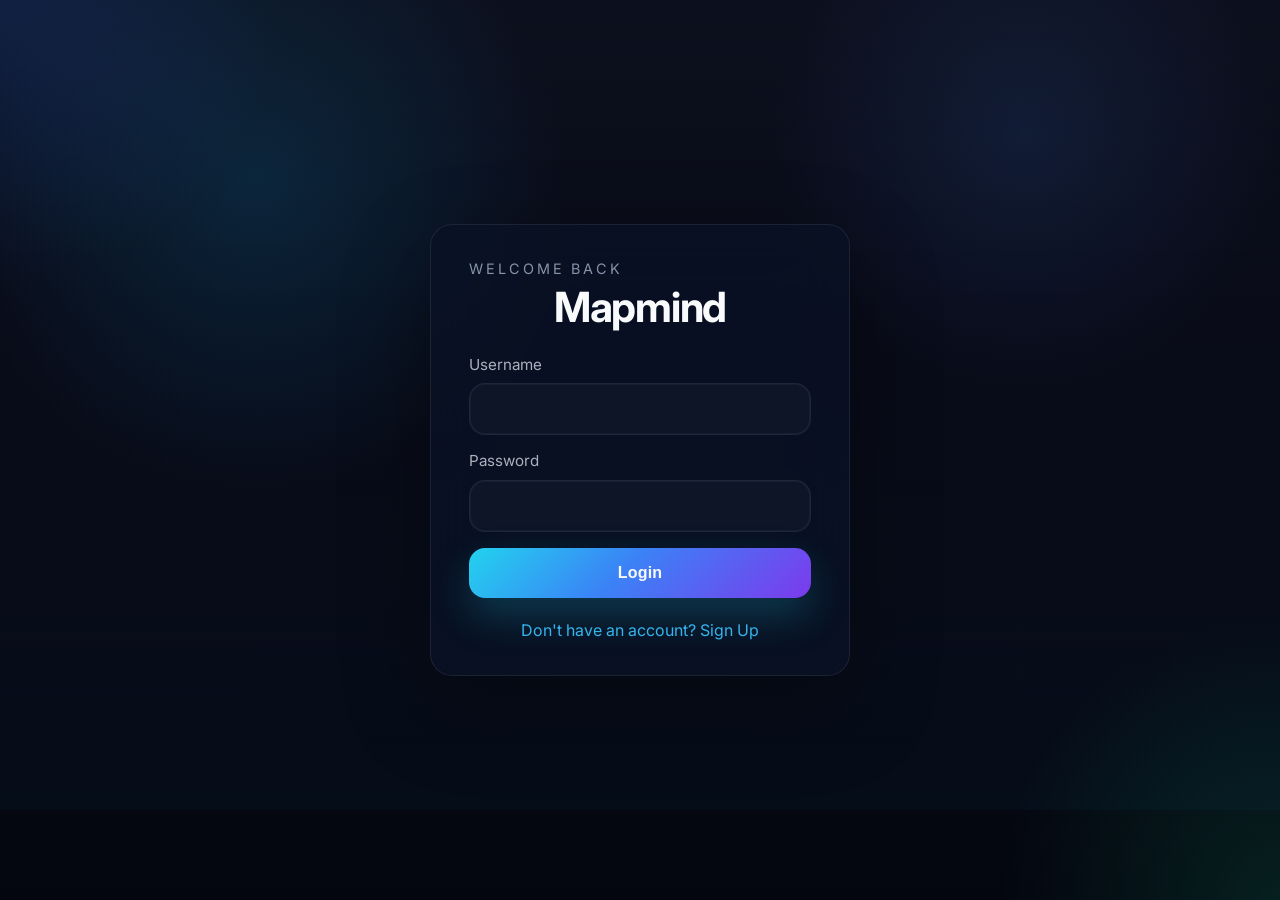
==== commit 8b65e99a: "Save current backend/frontend fixes" ====
--- a/frontend/dashboard.html
+++ b/frontend/dashboard.html
@@ -3,281 +3,78 @@
 <head>
     <meta charset="UTF-8">
     <meta name="viewport" content="width=device-width, initial-scale=1.0">
-    <title>Mindmap - Dashboard</title>
-    <link rel="stylesheet" href="styles.css">
+    <title>Mindmap Dashboard</title>
+    <link rel="stylesheet" href="dashboard.css">
 </head>
 <body>
-    <div class="background">
-        <div class="blob blob1"></div>
-        <div class="blob blob2"></div>
-        <div class="blob blob3"></div>
-    </div>
-    <div class="glass-card dashboard-card">
-        <h1>Mindmap Dashboard</h1>
-        <p id="user-info" class="dashboard-greeting"></p>
-        <div class="stats">
-            <div class="stat">
-                <h3>Total Wins</h3>
-                <p id="wins">0</p>
+    <main>
+        <section class="header-panel">
+            <div class="header-copy">
+                <p class="eyebrow">Mindmap</p>
+                <h1>Strategy-based number game</h1>
             </div>
-            <div class="stat">
-                <h3>Total Losses</h3>
-                <p id="losses">0</p>
+            <div class="user-meta">
+                <div class="user-chip">
+                    <span></span>
+                    <strong id="dashboard-username">Player</strong>
+                </div>
+                <button class="logout-btn" onclick="logout()">Logout</button>
             </div>
-            <div class="stat">
-                <h3>Games Played</h3>
-                <p id="games-played">0</p>
-            </div>
-            <div class="stat">
-                <h3>Win Rate</h3>
-                <p id="win-rate">0%</p>
-            </div>
+        </section>
+
+        <section id="loading-state" class="loading-state">
+            <div class="spinner"></div>
+            <p>Loading your stats…</p>
+        </section>
+
+        <section id="empty-state" class="empty-state-banner hidden">
+            <p>No games yet. Start your first match and watch your stats grow.</p>
+        </section>
+
+        <div id="dashboard-content" class="dashboard-grid">
+            <section class="stats-grid">
+                <article class="stat-card">
+                    <div class="stat-icon">🏆</div>
+                    <p class="stat-value" id="stat-wins">0</p>
+                    <p class="stat-label">Wins</p>
+                </article>
+                <article class="stat-card">
+                    <div class="stat-icon">⚔️</div>
+                    <p class="stat-value" id="stat-losses">0</p>
+                    <p class="stat-label">Losses</p>
+                </article>
+                <article class="stat-card">
+                    <div class="stat-icon">🎮</div>
+                    <p class="stat-value" id="stat-games">0</p>
+                    <p class="stat-label">Total Games</p>
+                </article>
+                <article class="stat-card">
+                    <div class="stat-icon">📈</div>
+                    <p class="stat-value" id="stat-winrate">0%</p>
+                    <p class="stat-label">Win Rate</p>
+                </article>
+            </section>
+
+            <section class="action-panel">
+                <article class="action-card" onclick="startGame()" role="button" tabindex="0">
+                    <div>
+                        <h3>Start 1v1 Game</h3>
+                        <p>Jump into a head-to-head challenge and test your strategy in real time.</p>
+                    </div>
+                    <button>Play Now</button>
+                </article>
+                <article class="action-card" onclick="practiceMode()" role="button" tabindex="0">
+                    <div>
+                        <h3>Practice Mode</h3>
+                        <p>Warm up with a quick practice round and sharpen your number strategy.</p>
+                    </div>
+                    <button>Practice</button>
+                </article>
+            </section>
         </div>
-        <button class="btn-primary" onclick="startGame()">Start 1v1 Game</button>
-        <button class="btn-secondary" onclick="logout()">Logout</button>
-    </div>
-    <div class="glass-card tournament-card">
-        <h2>Tournament Arena</h2>
-        <div class="tournament-form">
-            <label for="create-tournament-name">Tournament Name</label>
-            <input id="create-tournament-name" placeholder="Example: Weekend Duel" />
-            <label for="create-tournament-description">Description</label>
-            <input id="create-tournament-description" placeholder="Open to challengers" />
-            <label for="create-tournament-max-players">Max Players</label>
-            <input id="create-tournament-max-players" type="number" min="2" max="32" value="8" />
-            <button class="btn-primary" onclick="createTournament()">Create Tournament</button>
-            <div id="tournament-form-message" class="success" style="display:none;"></div>
-            <div id="tournament-form-error" class="error" style="display:none;"></div>
-        </div>
-        <div class="tournament-list">
-            <h3>Available Tournaments</h3>
-            <div id="tournaments-container" class="tournament-list-grid"></div>
-        </div>
-        <div id="tournament-details" class="tournament-details hidden">
-            <h3>Tournament Details</h3>
-            <div id="tournament-info"></div>
-            <div id="tournament-standings" class="standings-grid"></div>
-        </div>
-    </div>
+    </main>
+
     <script src="auth.js"></script>
-    <script>
-        const API_BASE = 'https://mindmap-backend-gys8.onrender.com';
-
-        // Check if user is authenticated on page load
-        checkAuth();
-
-        function startGame() {
-            window.location.href = 'game.html';
-        }
-
-        async function loadTournaments() {
-            const token = getToken();
-            try {
-                const response = await fetch(`${API_BASE}/tournaments`, {
-                    headers: { 'Authorization': `Bearer ${token}` }
-                });
-                if (!response.ok) {
-                    document.getElementById('tournaments-container').textContent = 'Unable to load tournaments right now.';
-                    return;
-                }
-                const tournaments = await response.json();
-                renderTournamentList(tournaments);
-            } catch (error) {
-                document.getElementById('tournaments-container').textContent = 'Network error while loading tournaments.';
-            }
-        }
-
-        function renderTournamentList(tournaments) {
-            const container = document.getElementById('tournaments-container');
-            container.innerHTML = '';
-            if (!tournaments.length) {
-                container.innerHTML = '<p class="empty-state">No tournaments available yet. Create one to get started.</p>';
-                return;
-            }
-            tournaments.forEach(tournament => {
-                const card = document.createElement('div');
-                card.className = 'tournament-item';
-                card.innerHTML = `
-                    <div class="tournament-item-head">
-                        <div>
-                            <strong>${tournament.name}</strong>
-                            <p>${tournament.description || 'No description'}</p>
-                        </div>
-                        <span class="tournament-status ${tournament.status}">${tournament.status.replace('_', ' ')}</span>
-                    </div>
-                    <div class="tournament-meta">
-                        <span>Players: ${tournament.current_players}/${tournament.max_players}</span>
-                        <span>Created: ${formatDate(tournament.created_at)}</span>
-                    </div>
-                    <div class="tournament-actions">
-                        <button class="small-btn" onclick="viewTournament(${tournament.id})">View</button>
-                        <button class="small-btn" onclick="joinTournament(${tournament.id})">Join</button>
-                        <button class="small-btn" onclick="startTournament(${tournament.id})">Start</button>
-                    </div>
-                `;
-                container.appendChild(card);
-            });
-        }
-
-        async function createTournament() {
-            const token = getToken();
-            const name = document.getElementById('create-tournament-name').value.trim();
-            const description = document.getElementById('create-tournament-description').value.trim();
-            const maxPlayers = Number(document.getElementById('create-tournament-max-players').value) || 8;
-            const formError = document.getElementById('tournament-form-error');
-            const formMessage = document.getElementById('tournament-form-message');
-            formError.style.display = 'none';
-            formMessage.style.display = 'none';
-
-            if (!name) {
-                formError.textContent = 'Tournament name is required.';
-                formError.style.display = 'block';
-                return;
-            }
-
-            try {
-                const response = await fetch(`${API_BASE}/tournaments`, {
-                    method: 'POST',
-                    headers: {
-                        'Content-Type': 'application/json',
-                        'Authorization': `Bearer ${token}`
-                    },
-                    body: JSON.stringify({ name, description, max_players: maxPlayers })
-                });
-                if (!response.ok) {
-                    const error = await response.json();
-                    formError.textContent = error.detail || 'Unable to create tournament.';
-                    formError.style.display = 'block';
-                    return;
-                }
-                formMessage.textContent = 'Tournament created successfully!';
-                formMessage.style.display = 'block';
-                document.getElementById('create-tournament-name').value = '';
-                document.getElementById('create-tournament-description').value = '';
-                document.getElementById('create-tournament-max-players').value = '8';
-                loadTournaments();
-            } catch (error) {
-                formError.textContent = 'Network error while creating tournament.';
-                formError.style.display = 'block';
-            }
-        }
-
-        async function joinTournament(tournamentId) {
-            const token = getToken();
-            try {
-                const response = await fetch(`${API_BASE}/tournaments/${tournamentId}/join`, {
-                    method: 'POST',
-                    headers: { 'Authorization': `Bearer ${token}` }
-                });
-                if (!response.ok) {
-                    const error = await response.json();
-                    alert(error.detail || 'Unable to join tournament.');
-                    return;
-                }
-                alert('Joined tournament successfully!');
-                loadTournaments();
-                viewTournament(tournamentId);
-            } catch (error) {
-                alert('Network error while joining tournament.');
-            }
-        }
-
-        async function startTournament(tournamentId) {
-            const token = getToken();
-            try {
-                const response = await fetch(`${API_BASE}/tournaments/${tournamentId}/start`, {
-                    method: 'POST',
-                    headers: {
-                        'Content-Type': 'application/json',
-                        'Authorization': `Bearer ${token}`
-                    }
-                });
-                if (!response.ok) {
-                    const error = await response.json();
-                    alert(error.detail || 'Unable to start tournament.');
-                    return;
-                }
-                alert('Tournament started!');
-                loadTournaments();
-                viewTournament(tournamentId);
-            } catch (error) {
-                alert('Network error while starting tournament.');
-            }
-        }
-
-        async function viewTournament(tournamentId) {
-            const token = getToken();
-            try {
-                const response = await fetch(`${API_BASE}/tournaments/${tournamentId}`, {
-                    headers: { 'Authorization': `Bearer ${token}` }
-                });
-                if (!response.ok) {
-                    document.getElementById('tournament-info').textContent = 'Unable to load tournament details.';
-                    document.getElementById('tournament-details').classList.add('hidden');
-                    return;
-                }
-                const tournament = await response.json();
-                const info = document.getElementById('tournament-info');
-                info.innerHTML = `
-                    <p><strong>Name:</strong> ${tournament.name}</p>
-                    <p><strong>Description:</strong> ${tournament.description || 'No description'}</p>
-                    <p><strong>Status:</strong> ${tournament.status}</p>
-                    <p><strong>Players:</strong> ${tournament.current_players}/${tournament.max_players}</p>
-                    <p><strong>Started at:</strong> ${formatDate(tournament.started_at)}</p>
-                    <p><strong>Completed at:</strong> ${formatDate(tournament.completed_at)}</p>
-                `;
-
-                const standings = await fetch(`${API_BASE}/tournaments/${tournamentId}/standings`, {
-                    headers: { 'Authorization': `Bearer ${token}` }
-                });
-                const standingsData = standings.ok ? await standings.json() : [];
-                const standingsContainer = document.getElementById('tournament-standings');
-                standingsContainer.innerHTML = '';
-                standingsContainer.innerHTML = standingsData.length ? standingsData.map(entry => `
-                    <div class="standing-item">
-                        <span>${entry.username}</span>
-                        <span>Wins: ${entry.wins}</span>
-                        <span>Losses: ${entry.losses}</span>
-                        <span>Points: ${entry.points}</span>
-                    </div>
-                `).join('') : '<p class="empty-state">No standings available yet.</p>';
-                document.getElementById('tournament-details').classList.remove('hidden');
-            } catch (error) {
-                document.getElementById('tournament-info').textContent = 'Network error while loading tournament.';
-                document.getElementById('tournament-details').classList.add('hidden');
-            }
-        }
-
-        function formatDate(isoDate) {
-            if (!isoDate) return 'Not available';
-            return new Date(isoDate).toLocaleString();
-        }
-
-        async function loadUserInfo() {
-            const token = getToken();
-            try {
-                const response = await fetch(`${API_BASE}/me`, {
-                    headers: {
-                        'Authorization': `Bearer ${token}`
-                    }
-                });
-                if (response.ok) {
-                    const user = await response.json();
-                    document.getElementById('user-info').textContent = `Hello, ${user.username}!`;
-                    document.getElementById('wins').textContent = user.wins;
-                    document.getElementById('losses').textContent = user.losses;
-                    document.getElementById('games-played').textContent = user.games_played;
-                    document.getElementById('win-rate').textContent = `${user.win_rate}%`;
-                    loadTournaments();
-                } else {
-                    logout();
-                }
-            } catch (error) {
-                logout();
-            }
-        }
-
-        loadUserInfo();
-    </script>
+    <script src="dashboard.js"></script>
 </body>
-</html>+</html>
--- a/frontend/dashboard.css
+++ b/frontend/dashboard.css
@@ -0,0 +1,366 @@
+@import url('https://fonts.googleapis.com/css2?family=Inter:wght@400;500;600;700&display=swap');
+
+:root {
+    color-scheme: dark;
+    --bg: #050814;
+    --panel: rgba(10, 16, 32, 0.78);
+    --panel-strong: rgba(14, 24, 48, 0.88);
+    --border: rgba(255, 255, 255, 0.12);
+    --border-strong: rgba(30, 90, 255, 0.24);
+    --text: #e2e8f0;
+    --muted: #94a3b8;
+    --accent: #38bdf8;
+    --accent-strong: #60a5fa;
+    --success: #4ade80;
+    --shadow: 0 24px 90px rgba(0, 0, 0, 0.25);
+}
+
+* {
+    box-sizing: border-box;
+}
+
+html,
+body {
+    margin: 0;
+    min-height: 100%;
+    font-family: 'Inter', sans-serif;
+    background: radial-gradient(circle at top left, rgba(14, 165, 233, 0.12), transparent 18%),
+                radial-gradient(circle at 80% 20%, rgba(59, 130, 246, 0.10), transparent 20%),
+                linear-gradient(180deg, #02040c 0%, #070a15 45%, #04060f 100%);
+    color: var(--text);
+}
+
+body {
+    overflow-x: hidden;
+    opacity: 0;
+    transform: translateY(12px);
+    animation: pageFadeIn 0.65s ease forwards;
+}
+
+@keyframes pageFadeIn {
+    to {
+        opacity: 1;
+        transform: translateY(0);
+    }
+}
+
+button,
+input {
+    font: inherit;
+}
+
+main {
+    width: min(1180px, calc(100% - 2rem));
+    margin: 0 auto;
+    padding: 2rem 0 3rem;
+}
+
+.dashboard-grid {
+    display: grid;
+    gap: 1.75rem;
+}
+
+.header-panel,
+.stats-grid,
+.action-panel,
+.status-panel {
+    backdrop-filter: blur(22px);
+    background: var(--panel);
+    border: 1px solid var(--border);
+    box-shadow: var(--shadow);
+    border-radius: 28px;
+}
+
+.header-panel {
+    display: flex;
+    justify-content: space-between;
+    align-items: center;
+    padding: 1.8rem 2rem;
+    gap: 1rem;
+}
+
+.header-copy {
+    display: grid;
+    gap: 0.55rem;
+}
+
+.header-copy h1 {
+    margin: 0;
+    font-size: clamp(2rem, 3vw, 2.7rem);
+    letter-spacing: -0.04em;
+    color: #f8fafc;
+}
+
+.header-copy p {
+    margin: 0;
+    color: var(--muted);
+    font-size: 1rem;
+}
+
+.user-meta {
+    display: flex;
+    align-items: center;
+    gap: 1rem;
+    flex-wrap: wrap;
+}
+
+.user-chip {
+    display: inline-flex;
+    align-items: center;
+    gap: 0.75rem;
+    padding: 0.75rem 1rem;
+    border-radius: 999px;
+    background: rgba(255, 255, 255, 0.05);
+    border: 1px solid rgba(255, 255, 255, 0.08);
+}
+
+.user-chip span:first-child {
+    width: 10px;
+    height: 10px;
+    border-radius: 999px;
+    background: var(--accent);
+    box-shadow: 0 0 16px rgba(56, 189, 248, 0.45);
+}
+
+.user-chip strong {
+    color: #f8fafc;
+}
+
+.logout-btn {
+    min-width: 140px;
+    padding: 0.95rem 1.25rem;
+    border-radius: 18px;
+    border: 1px solid rgba(255, 255, 255, 0.08);
+    background: rgba(255, 255, 255, 0.03);
+    color: #f8fafc;
+    cursor: pointer;
+    transition: transform 0.25s ease, background 0.25s ease, box-shadow 0.25s ease;
+}
+
+.logout-btn:hover {
+    transform: translateY(-2px);
+    background: rgba(56, 189, 248, 0.14);
+    box-shadow: 0 18px 40px rgba(56, 189, 248, 0.16);
+}
+
+.stats-grid {
+    display: grid;
+    grid-template-columns: repeat(4, minmax(0, 1fr));
+    gap: 1.5rem;
+    padding: 2rem;
+}
+
+.stat-card {
+    position: relative;
+    padding: 1.8rem 1.5rem;
+    border-radius: 24px;
+    background: rgba(12, 20, 40, 0.84);
+    border: 1px solid rgba(56, 189, 248, 0.12);
+    overflow: hidden;
+    transition: transform 0.28s ease, box-shadow 0.28s ease, border-color 0.28s ease;
+}
+
+.stat-card:hover {
+    transform: translateY(-4px);
+    box-shadow: 0 28px 70px rgba(56, 189, 248, 0.18);
+    border-color: rgba(56, 189, 248, 0.3);
+}
+
+.stat-card::before {
+    content: '';
+    position: absolute;
+    inset: 0;
+    background: linear-gradient(120deg, rgba(56, 189, 248, 0.12), transparent 60%);
+    filter: blur(18px);
+    opacity: 0;
+    transition: opacity 0.3s ease;
+}
+
+.stat-card:hover::before {
+    opacity: 1;
+}
+
+.stat-icon {
+    width: 44px;
+    height: 44px;
+    border-radius: 14px;
+    display: grid;
+    place-items: center;
+    background: rgba(14, 165, 233, 0.14);
+    color: var(--accent);
+    margin-bottom: 1.35rem;
+    box-shadow: inset 0 0 0 1px rgba(56, 189, 248, 0.16);
+}
+
+.stat-value {
+    font-size: clamp(2rem, 3vw, 2.4rem);
+    font-weight: 700;
+    margin: 0;
+    color: #f8fafc;
+}
+
+.stat-label {
+    margin: 0.65rem 0 0;
+    color: var(--muted);
+    font-size: 0.95rem;
+}
+
+.action-panel {
+    display: grid;
+    grid-template-columns: repeat(2, minmax(0, 1fr));
+    gap: 1.5rem;
+    padding: 2rem;
+}
+
+.action-card {
+    display: flex;
+    flex-direction: column;
+    justify-content: space-between;
+    gap: 1.5rem;
+    min-height: 240px;
+    padding: 2rem;
+    border-radius: 28px;
+    background: rgba(10, 16, 32, 0.9);
+    border: 1px solid rgba(255, 255, 255, 0.08);
+    transition: transform 0.28s ease, box-shadow 0.28s ease, background 0.28s ease;
+    cursor: pointer;
+}
+
+.action-card:hover {
+    transform: translateY(-4px);
+    box-shadow: 0 26px 70px rgba(56, 189, 248, 0.16);
+    background: rgba(14, 24, 46, 0.96);
+}
+
+.action-card h3 {
+    margin: 0;
+    font-size: clamp(1.55rem, 2vw, 1.95rem);
+}
+
+.action-card p {
+    margin: 0;
+    color: var(--muted);
+    line-height: 1.7;
+}
+
+.action-card button {
+    width: fit-content;
+    padding: 0.95rem 1.4rem;
+    border-radius: 16px;
+    background: linear-gradient(135deg, #22d3ee 0%, #3b82f6 55%, #7c3aed 100%);
+    box-shadow: 0 20px 48px rgba(34, 211, 238, 0.17);
+}
+
+.action-card button:hover {
+    transform: translateY(-1px);
+}
+
+.helper-panel {
+    display: grid;
+    gap: 1rem;
+    padding: 2rem;
+}
+
+.helper-panel p {
+    margin: 0;
+    color: var(--muted);
+    line-height: 1.8;
+}
+
+.badge {
+    display: inline-flex;
+    align-items: center;
+    gap: 0.5rem;
+    padding: 0.75rem 1rem;
+    border-radius: 999px;
+    background: rgba(56, 189, 248, 0.08);
+    border: 1px solid rgba(56, 189, 248, 0.14);
+    color: #dbeafe;
+    width: fit-content;
+}
+
+..loading-state,
+.empty-state-banner {
+    display: grid;
+    gap: 1rem;
+    padding: 1.8rem;
+    border-radius: 22px;
+    background: rgba(7, 13, 23, 0.95);
+    border: 1px solid rgba(255, 255, 255, 0.07);
+    color: var(--muted);
+    align-items: center;
+    justify-items: center;
+    text-align: center;
+}
+
+.hidden {
+    display: none !important;
+}
+
+.loading-state span,
+.empty-state-banner span {
+    display: inline-flex;
+    align-items: center;
+    gap: 0.65rem;
+}
+
+.spinner {
+    width: 40px;
+    height: 40px;
+    border: 4px solid rgba(56, 189, 248, 0.18);
+    border-top-color: rgba(56, 189, 248, 0.9);
+    border-radius: 50%;
+    animation: spin 1s linear infinite;
+}
+
+@keyframes spin {
+    to { transform: rotate(360deg); }
+}
+
+@media (max-width: 980px) {
+    .stats-grid,
+    .action-panel {
+        grid-template-columns: 1fr;
+    }
+}
+
+@media (max-width: 740px) {
+    .header-panel {
+        flex-direction: column;
+        align-items: flex-start;
+    }
+
+    .user-meta {
+        width: 100%;
+        justify-content: space-between;
+    }
+
+    .stats-grid,
+    .action-panel {
+        gap: 1.2rem;
+    }
+}
+
+@media (max-width: 540px) {
+    main {
+        width: min(100%, calc(100% - 1.5rem));
+    }
+
+    .header-panel,
+    .stats-grid,
+    .action-panel,
+    .helper-panel {
+        padding: 1.5rem;
+    }
+
+    .action-card {
+        min-height: 210px;
+        padding: 1.65rem;
+    }
+
+    .user-chip,
+    .logout-btn {
+        width: 100%;
+        justify-content: center;
+    }
+}
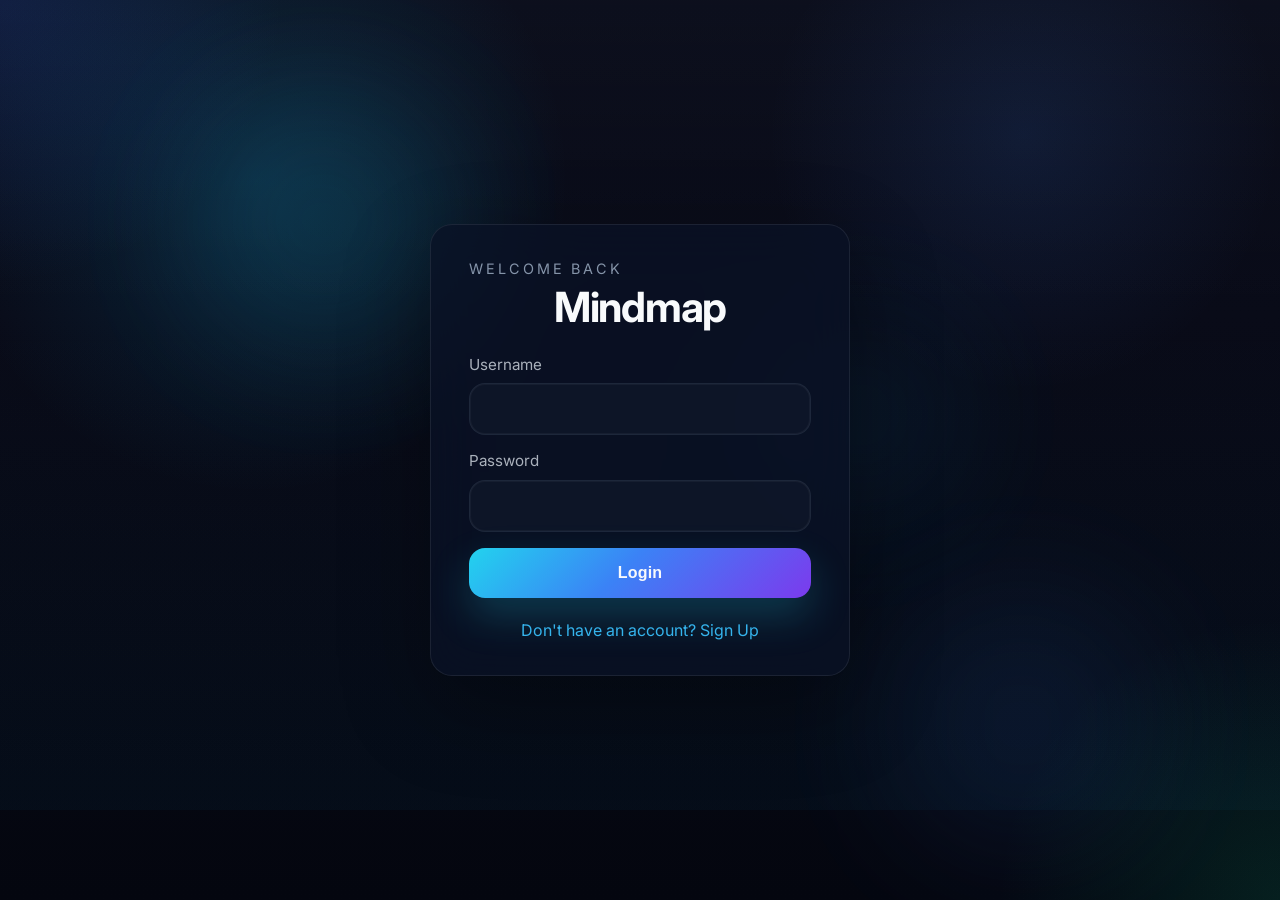
==== commit 9d79be33: "Save current backend/frontend fixes" ====
--- a/frontend/dashboard.html
+++ b/frontend/dashboard.html
@@ -11,7 +11,7 @@
         <section class="header-panel">
             <div class="header-copy">
                 <p class="eyebrow">Mindmap</p>
-                <h1>Strategy-based number game</h1>
+                <h1>Strategy-based number guessing</h1>
             </div>
             <div class="user-meta">
                 <div class="user-chip">
@@ -28,10 +28,10 @@
         </section>
 
         <section id="empty-state" class="empty-state-banner hidden">
-            <p>No games yet. Start your first match and watch your stats grow.</p>
+            <p>No games yet. Start your first guided match and begin building your range strategy.</p>
         </section>
 
-        <div id="dashboard-content" class="dashboard-grid">
+        <div id="dashboard-content" class="dashboard-grid hidden">
             <section class="stats-grid">
                 <article class="stat-card">
                     <div class="stat-icon">🏆</div>
@@ -58,18 +58,23 @@
             <section class="action-panel">
                 <article class="action-card" onclick="startGame()" role="button" tabindex="0">
                     <div>
-                        <h3>Start 1v1 Game</h3>
-                        <p>Jump into a head-to-head challenge and test your strategy in real time.</p>
+                        <h3>Start Guided Match</h3>
+                        <p>Play the current guided prototype with live range tracking, midpoint help, and invalid-guess prevention.</p>
                     </div>
-                    <button>Play Now</button>
+                    <button type="button">Play Now</button>
                 </article>
-                <article class="action-card" onclick="practiceMode()" role="button" tabindex="0">
+                <article class="action-card" onclick="scrollToStrategyTips()" role="button" tabindex="0">
                     <div>
-                        <h3>Practice Mode</h3>
-                        <p>Warm up with a quick practice round and sharpen your number strategy.</p>
+                        <h3>Range Strategy Tips</h3>
+                        <p>Review the decision rules that help you narrow the interval and avoid wasting guesses.</p>
                     </div>
-                    <button>Practice</button>
+                    <button type="button">View Tips</button>
                 </article>
+            </section>
+
+            <section class="helper-panel" id="strategy-panel">
+                <span class="badge">Think in ranges</span>
+                <p id="dashboard-summary">Every guess should shrink the valid interval. When the range gets small, lean on the visible suggestions and midpoint prompt.</p>
             </section>
         </div>
     </main>
--- a/frontend/dashboard.css
+++ b/frontend/dashboard.css
@@ -63,7 +63,8 @@
 .header-panel,
 .stats-grid,
 .action-panel,
-.status-panel {
+.status-panel,
+.helper-panel {
     backdrop-filter: blur(22px);
     background: var(--panel);
     border: 1px solid var(--border);
@@ -267,6 +268,10 @@
     line-height: 1.8;
 }
 
+.empty-state-banner p {
+    margin: 0;
+}
+
 .badge {
     display: inline-flex;
     align-items: center;
@@ -279,7 +284,7 @@
     width: fit-content;
 }
 
-..loading-state,
+.loading-state,
 .empty-state-banner {
     display: grid;
     gap: 1rem;
